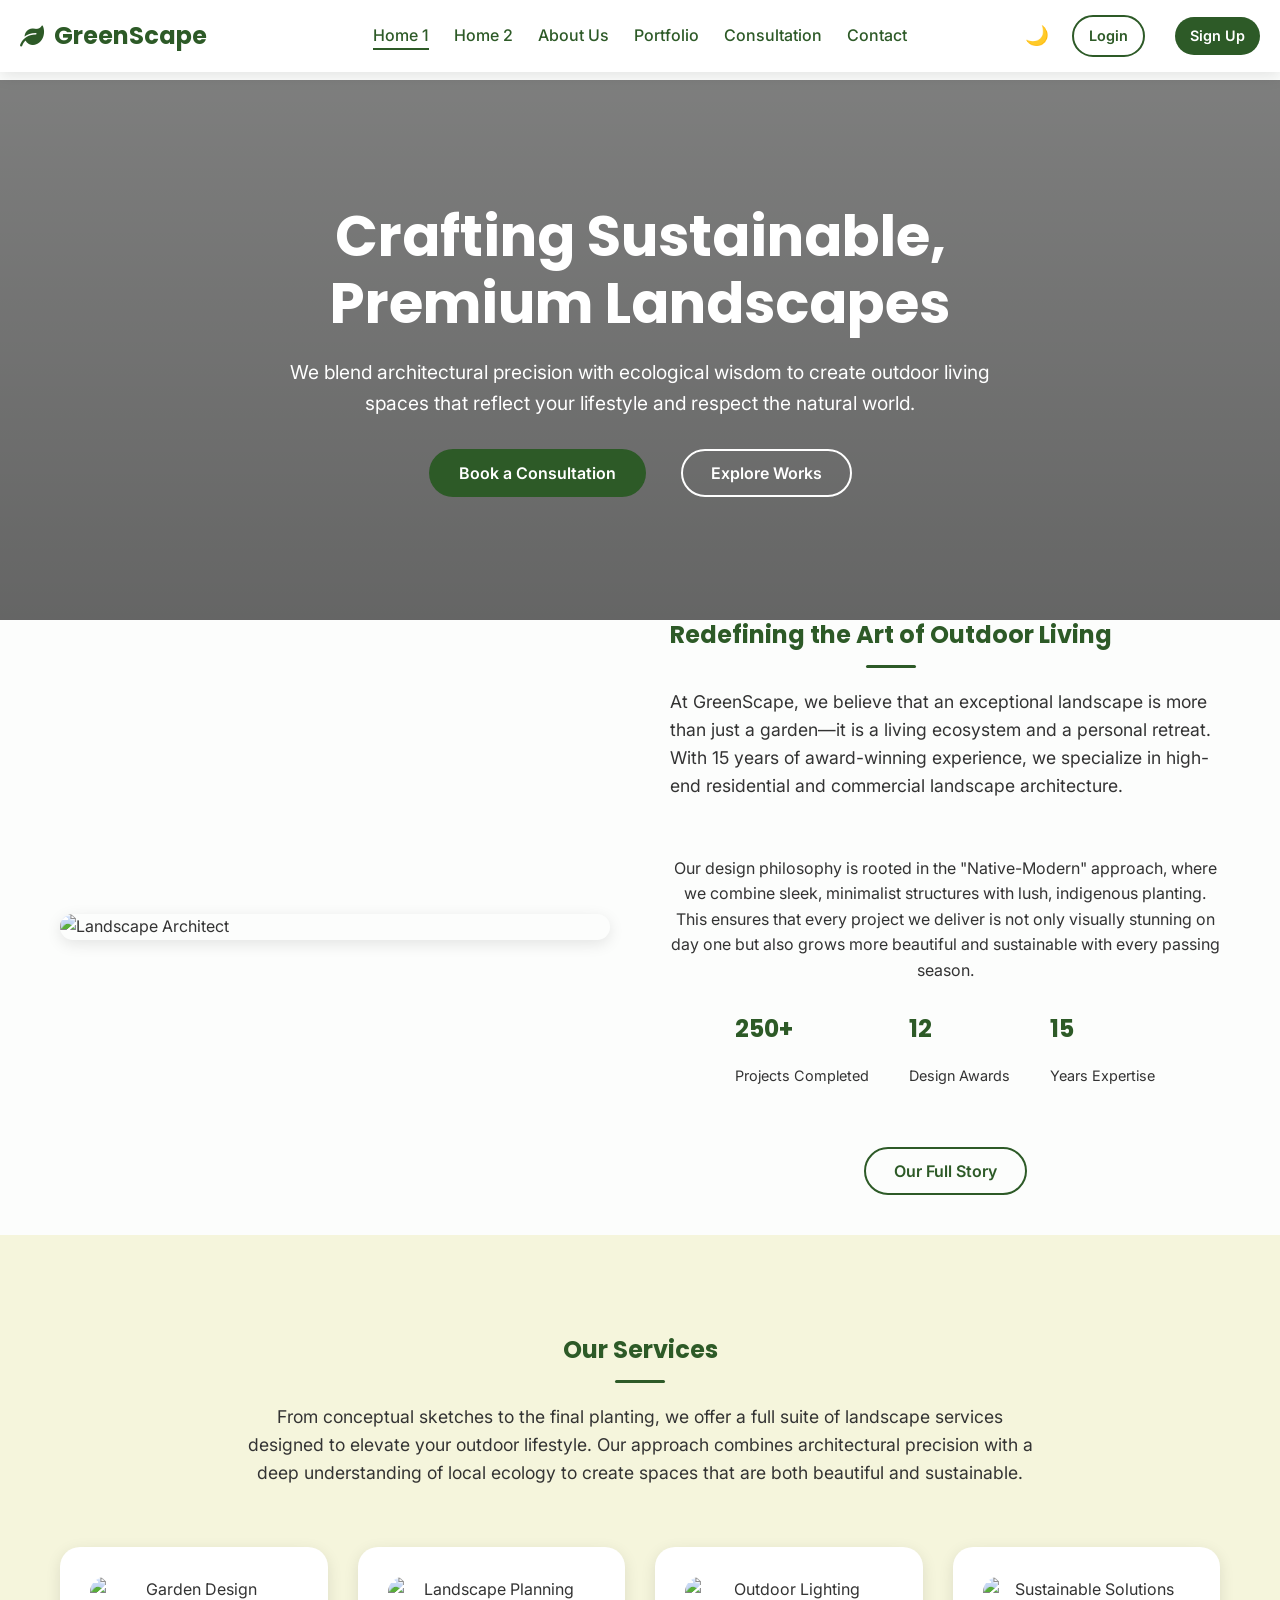
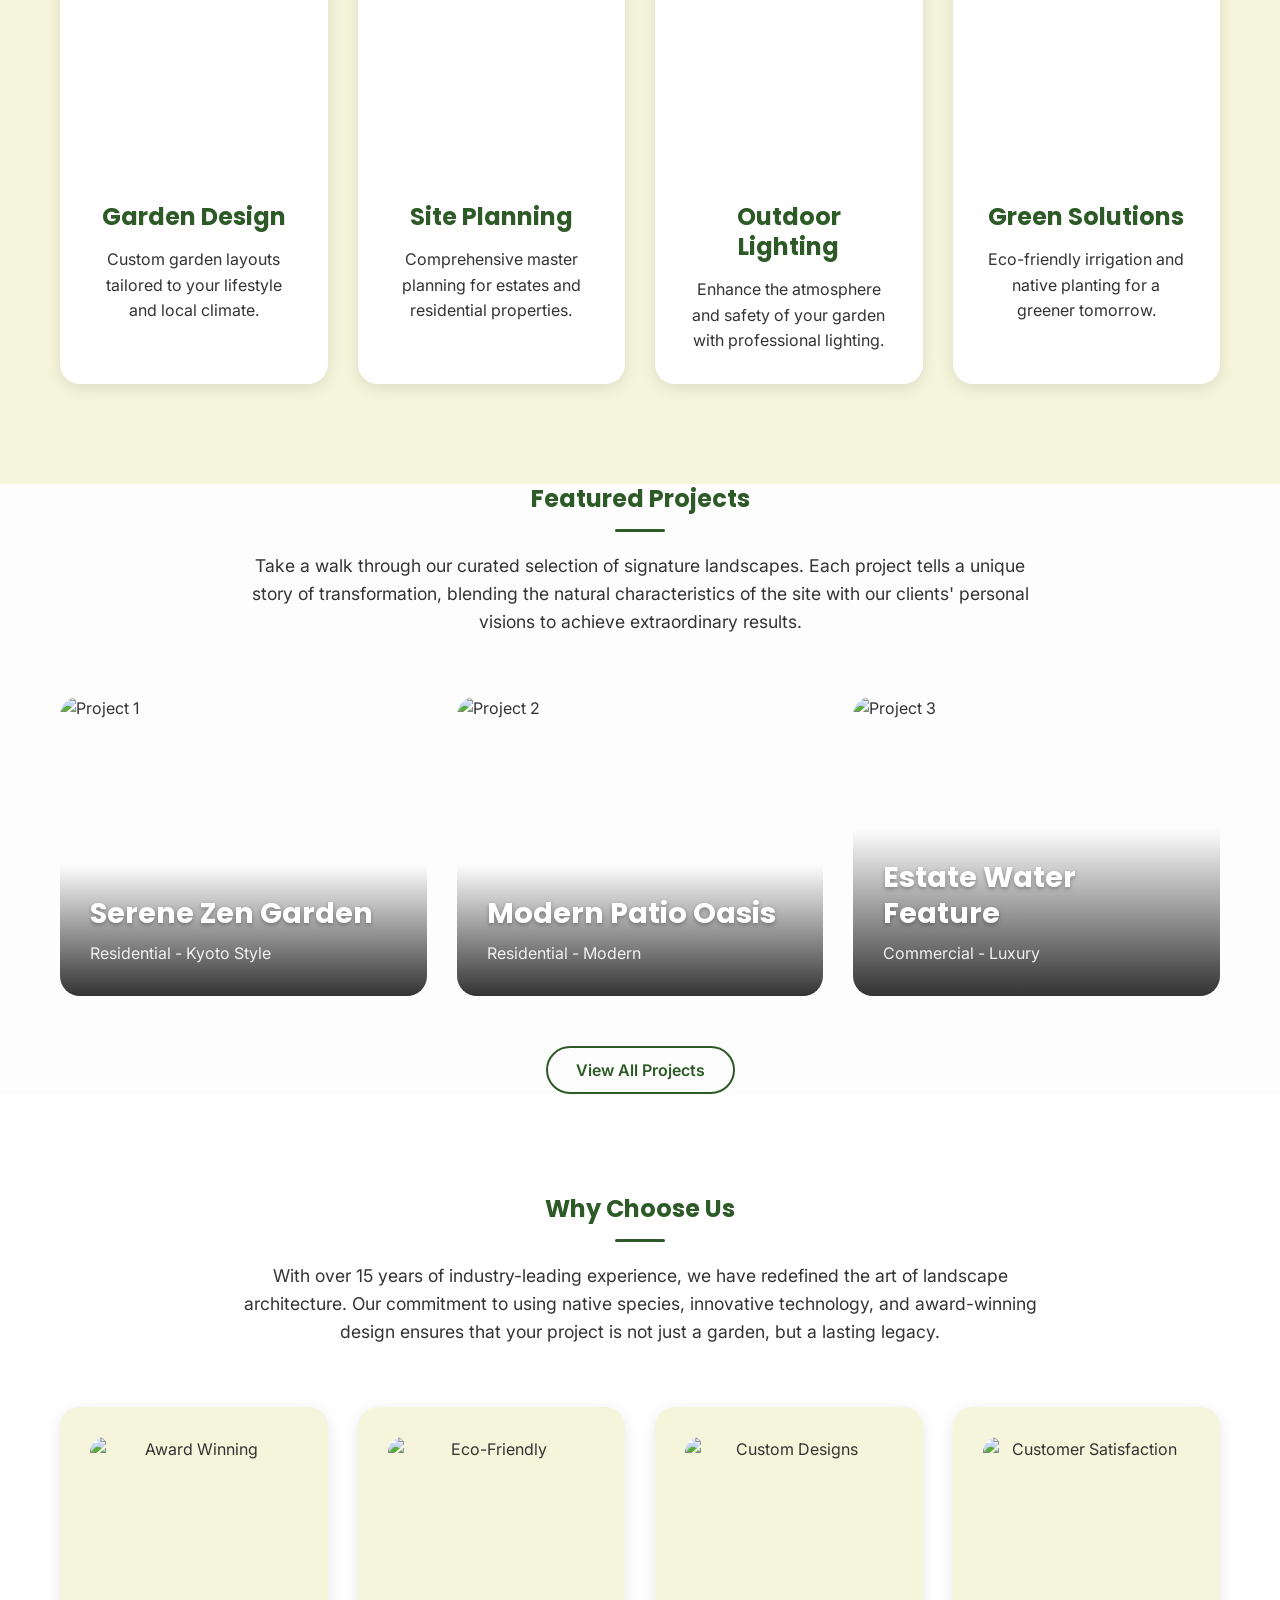
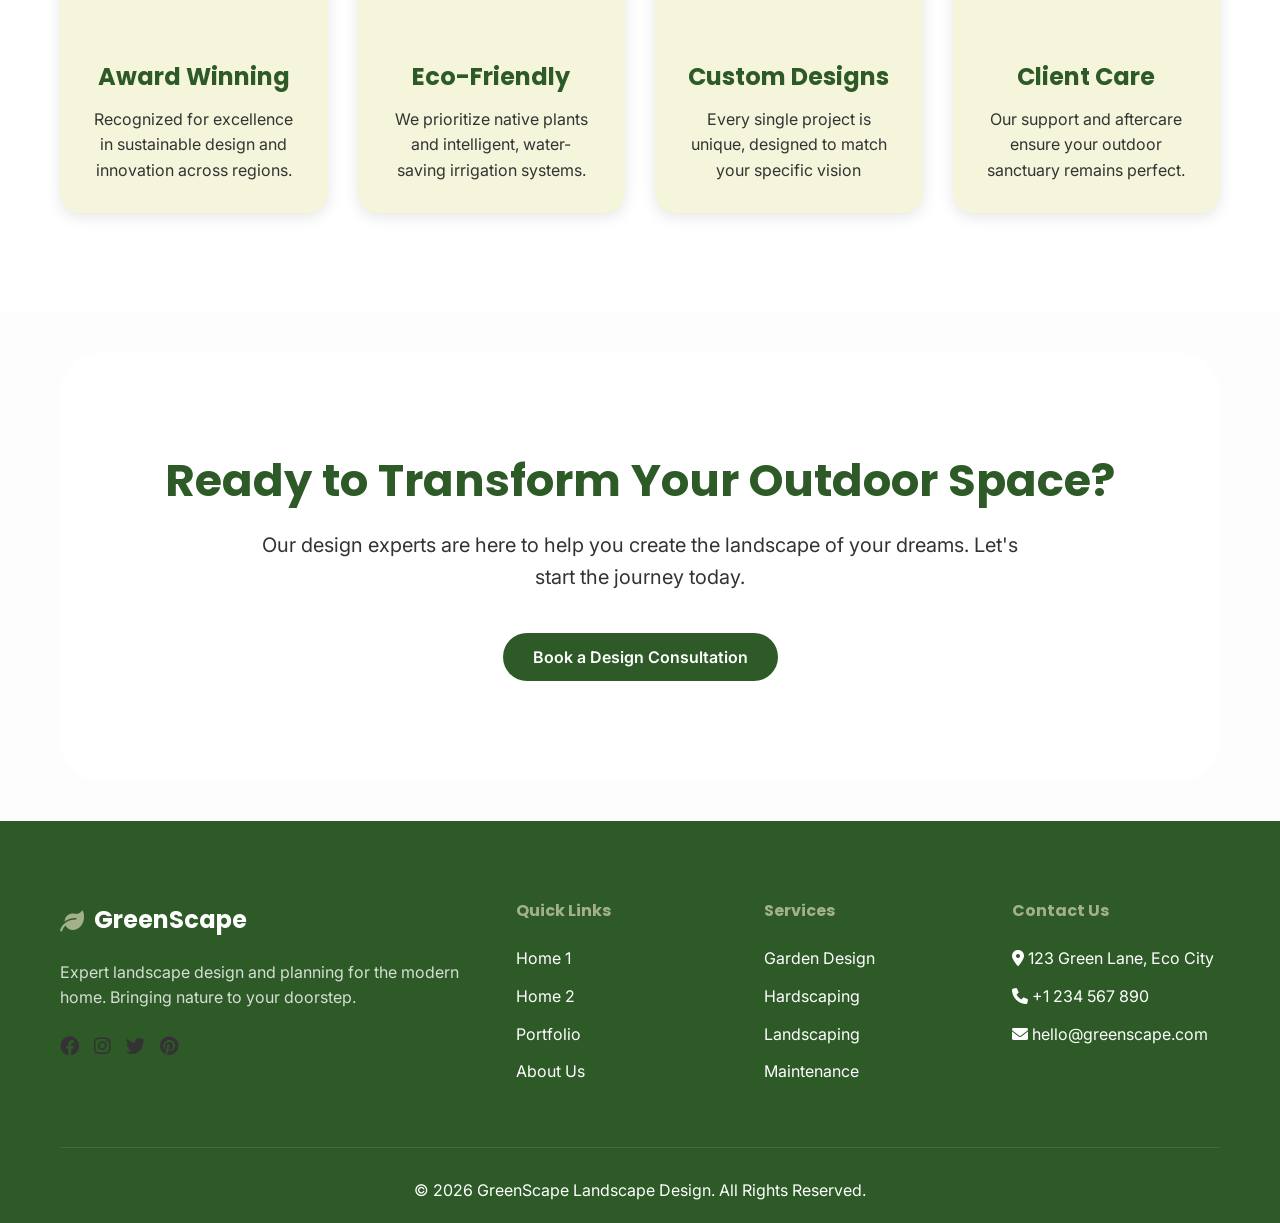
==== index.html @ 7ae48b50 "first commit" ====
<!DOCTYPE html>
<html lang="en">

<head>
    <meta charset="UTF-8">
    <meta name="viewport" content="width=device-width, initial-scale=1.0">
    <title>GreenScape | Landscape Design Firm</title>
    <meta name="description"
        content="Designing beautiful, sustainable outdoor spaces for modern living. Get a custom landscape design today.">
    <link rel="stylesheet" href="css/style.css">
    <link rel="stylesheet" href="https://cdnjs.cloudflare.com/ajax/libs/font-awesome/6.0.0/css/all.min.css">
    <link rel="icon" type="image/png" href="assets/favicon/favicon.png">
    <link rel="apple-touch-icon" href="assets/favicon/favicon.png">
</head>

<body>

    <!-- Header -->
    <header id="header-placeholder"></header>

    <!-- Hero Section -->
    <section class="hero"
        style="background-image: url('https://images.unsplash.com/photo-1600585154340-be6161a56a0c?ixlib=rb-4.0.3&auto=format&fit=crop&w=1920&q=80');">
        <div class="hero-overlay"></div>
        <div class="hero-content">
            <h1 class="fade-in">Crafting Sustainable, Premium Landscapes</h1>
            <p class="fade-in">We blend architectural precision with ecological wisdom to create outdoor living spaces
                that reflect your lifestyle and respect the natural world.</p>
            <div class="fade-in" style="display: flex; gap: 20px; justify-content: center; margin-top: 20px;">
                <a href="consultation.html" class="btn btn-primary">Book a Consultation</a>
                <a href="portfolio.html" class="btn btn-outline" style="border-color: white; color: white;">Explore
                    Works</a>
            </div>
        </div>
    </section>

    <!-- About Section -->
    <section class="about-firm container">
        <div class="grid-2">
            <div class="fade-in">
                <img src="https://images.unsplash.com/photo-1584622650111-993a426fbf0a?ixlib=rb-1.2.1&auto=format&fit=crop&w=800&q=80"
                    alt="Landscape Architect" class="responsive-img">
            </div>
            <div class="fade-in content-center">
                <div class="section-header" style="text-align: left; margin: 0 0 30px 0;">
                    <h2>Redefining the Art of Outdoor Living</h2>
                    <p>At GreenScape, we believe that an exceptional landscape is more than just a garden—it is a living
                        ecosystem and a personal retreat. With 15 years of award-winning experience, we specialize in
                        high-end residential and commercial landscape architecture.</p>
                </div>
                <p class="mb-30">Our design philosophy is rooted in the "Native-Modern" approach, where we combine
                    sleek, minimalist structures with lush, indigenous planting. This ensures that every project we
                    deliver is not only visually stunning on day one but also grows more beautiful and sustainable with
                    every passing season.</p>
                <div style="display: flex; gap: 40px; margin-bottom: 30px; text-align: left;">
                    <div>
                        <h4 style="font-size: 1.5rem; color: var(--primary);">250+</h4>
                        <p style="font-size: 0.9rem;">Projects Completed</p>
                    </div>
                    <div>
                        <h4 style="font-size: 1.5rem; color: var(--primary);">12</h4>
                        <p style="font-size: 0.9rem;">Design Awards</p>
                    </div>
                    <div>
                        <h4 style="font-size: 1.5rem; color: var(--primary);">15</h4>
                        <p style="font-size: 0.9rem;">Years Expertise</p>
                    </div>
                </div>
                <div class="btn-wrapper">
                    <a href="about.html" class="btn btn-outline">Our Full Story</a>
                </div>
            </div>
        </div>
    </section>

    <!-- Services Section -->
    <section style="background-color: var(--beige);" class="services">
        <div class="container">
            <div class="section-header fade-in">
                <h2>Our Services</h2>
                <p>From conceptual sketches to the final planting, we offer a full suite of landscape services designed
                    to elevate your outdoor lifestyle. Our approach combines architectural precision with a deep
                    understanding of local ecology to create spaces that are both beautiful and sustainable.</p>
            </div>
            <div style="display: grid; grid-template-columns: repeat(auto-fit, minmax(250px, 1fr)); gap: 30px;">
                <div class="service-card fade-in card-hover"
                    style="background: var(--white); padding: 30px; border-radius: 20px; text-align: center; box-shadow: var(--shadow);">
                    <img src="https://images.pexels.com/photos/12592146/pexels-photo-12592146.jpeg" alt="Garden Design"
                        style="width: 100%; height: 200px; object-fit: cover; border-radius: 15px; margin-bottom: 25px;">
                    <h3 class="card-title">Garden Design</h3>
                    <p>Custom garden layouts tailored to your lifestyle and local climate.</p>
                </div>
                <div class="service-card fade-in card-hover"
                    style="background: var(--white); padding: 30px; border-radius: 20px; text-align: center; box-shadow: var(--shadow);">
                    <img src="https://images.unsplash.com/photo-1557429287-b2e26467fc2b?ixlib=rb-1.2.1&auto=format&fit=crop&w=400&q=80"
                        alt="Landscape Planning"
                        style="width: 100%; height: 200px; object-fit: cover; border-radius: 15px; margin-bottom: 25px;">
                    <h3 class="card-title">Site Planning</h3>
                    <p>Comprehensive master planning for estates and residential properties.</p>
                </div>
                <div class="service-card fade-in card-hover"
                    style="background: var(--white); padding: 30px; border-radius: 20px; text-align: center; box-shadow: var(--shadow);">
                    <img src="https://images.unsplash.com/photo-1534067783941-51c9c23ecefd?ixlib=rb-1.2.1&auto=format&fit=crop&w=400&q=80"
                        alt="Outdoor Lighting"
                        style="width: 100%; height: 200px; object-fit: cover; border-radius: 15px; margin-bottom: 25px;">
                    <h3 class="card-title">Outdoor Lighting</h3>
                    <p>Enhance the atmosphere and safety of your garden with professional lighting.</p>
                </div>
                <div class="service-card fade-in card-hover"
                    style="background: var(--white); padding: 30px; border-radius: 20px; text-align: center; box-shadow: var(--shadow);">
                    <img src="https://images.unsplash.com/photo-1502672260266-1c1ef2d93688?ixlib=rb-1.2.1&auto=format&fit=crop&w=400&q=80"
                        alt="Sustainable Solutions"
                        style="width: 100%; height: 200px; object-fit: cover; border-radius: 15px; margin-bottom: 25px;">
                    <h3 class="card-title">Green Solutions</h3>
                    <p>Eco-friendly irrigation and native planting for a greener tomorrow.</p>
                </div>
            </div>
        </div>
    </section>

    <!-- Featured Projects -->
    <section class="container">
        <div class="section-header fade-in">
            <h2>Featured Projects</h2>
            <p>Take a walk through our curated selection of signature landscapes. Each project tells a unique story of
                transformation, blending the natural characteristics of the site with our clients' personal visions to
                achieve extraordinary results.</p>
        </div>
        <div style="display: grid; grid-template-columns: repeat(auto-fit, minmax(350px, 1fr)); gap: 30px;">
            <div class="project-card fade-in"
                style="position: relative; overflow: hidden; border-radius: 20px; cursor: pointer;">
                <img src="https://images.unsplash.com/photo-1598902108854-10e335adac99?ixlib=rb-1.2.1&auto=format&fit=crop&w=800&q=80"
                    alt="Project 1"
                    style="transition: var(--transition); width: 100%; height: 300px; object-fit: cover;">
                <div
                    style="position: absolute; bottom: 0; left: 0; width: 100%; padding: 30px; background: linear-gradient(transparent, rgba(0,0,0,0.8));">
                    <h3>Serene Zen Garden</h3>
                    <p>Residential - Kyoto Style</p>
                </div>
            </div>
            <div class="project-card fade-in"
                style="position: relative; overflow: hidden; border-radius: 20px; cursor: pointer;">
                <img src="https://images.unsplash.com/photo-1585320806297-9794b3e4eeae?ixlib=rb-1.2.1&auto=format&fit=crop&w=800&q=80"
                    alt="Project 2"
                    style="transition: var(--transition); width: 100%; height: 300px; object-fit: cover;">
                <div
                    style="position: absolute; bottom: 0; left: 0; width: 100%; padding: 30px; background: linear-gradient(transparent, rgba(0,0,0,0.8));">
                    <h3>Modern Patio Oasis</h3>
                    <p>Residential - Modern</p>
                </div>
            </div>
            <div class="project-card fade-in"
                style="position: relative; overflow: hidden; border-radius: 20px; cursor: pointer;">
                <img src="https://images.unsplash.com/photo-1512917774080-9991f1c4c750?ixlib=rb-1.2.1&auto=format&fit=crop&w=800&q=80"
                    alt="Project 3"
                    style="transition: var(--transition); width: 100%; height: 300px; object-fit: cover;">
                <div
                    style="position: absolute; bottom: 0; left: 0; width: 100%; padding: 30px; background: linear-gradient(transparent, rgba(0,0,0,0.8));">
                    <h3>Estate Water Feature</h3>
                    <p>Commercial - Luxury</p>
                </div>
            </div>
        </div>
        <div style="text-align: center; margin-top: 50px;">
            <a href="portfolio.html" class="btn btn-outline">View All Projects</a>
        </div>
    </section>

    <section style="background-color: var(--white);" class="why-us">
        <div class="container">
            <div class="section-header fade-in">
                <h2>Why Choose Us</h2>
                <p>With over 15 years of industry-leading experience, we have redefined the art of landscape
                    architecture. Our commitment to using native species, innovative technology, and award-winning
                    design ensures that your project is not just a garden, but a lasting legacy.</p>
            </div>
            <div style="display: grid; grid-template-columns: repeat(auto-fit, minmax(250px, 1fr)); gap: 30px;">
                <div class="service-card fade-in card-hover"
                    style="background: var(--beige); padding: 30px; border-radius: 20px; text-align: center; box-shadow: var(--shadow);">
                    <img src="https://images.pexels.com/photos/30735351/pexels-photo-30735351.jpeg" alt="Award Winning"
                        style="width: 100%; height: 200px; object-fit: cover; border-radius: 15px; margin-bottom: 25px;">
                    <h3 class="card-title">Award Winning</h3>
                    <p>Recognized for excellence in sustainable design and innovation across regions.</p>
                </div>
                <div class="service-card fade-in card-hover"
                    style="background: var(--beige); padding: 30px; border-radius: 20px; text-align: center; box-shadow: var(--shadow);">
                    <img src="https://images.pexels.com/photos/7598378/pexels-photo-7598378.jpeg" alt="Eco-Friendly"
                        style="width: 100%; height: 200px; object-fit: cover; border-radius: 15px; margin-bottom: 25px;">
                    <h3 class="card-title">Eco-Friendly</h3>
                    <p>We prioritize native plants and intelligent, water-saving irrigation systems.</p>
                </div>
                <div class="service-card fade-in card-hover"
                    style="background: var(--beige); padding: 30px; border-radius: 20px; text-align: center; box-shadow: var(--shadow);">
                    <img src="https://images.unsplash.com/photo-1585320806297-9794b3e4eeae?ixlib=rb-1.2.1&auto=format&fit=crop&w=400&q=80"
                        alt="Custom Designs"
                        style="width: 100%; height: 200px; object-fit: cover; border-radius: 15px; margin-bottom: 25px;">
                    <h3 class="card-title">Custom Designs</h3>
                    <p>Every single project is unique, designed to match your specific vision</p>
                </div>
                <div class="service-card fade-in card-hover"
                    style="background: var(--beige); padding: 30px; border-radius: 20px; text-align: center; box-shadow: var(--shadow);">
                    <img src="https://images.pexels.com/photos/3215519/pexels-photo-3215519.jpeg"
                        alt="Customer Satisfaction"
                        style="width: 100%; height: 200px; object-fit: cover; border-radius: 15px; margin-bottom: 25px;">
                    <h3 class="card-title">Client Care</h3>
                    <p>Our support and aftercare ensure your outdoor sanctuary remains perfect.</p>
                </div>
            </div>
        </div>
    </section>

    <!-- CTA Section -->
    <section class="container">
        <div class="cta-section fade-in">
            <h2>Ready to Transform Your Outdoor Space?</h2>
            <p>Our design experts are here to help you create the landscape of your dreams. Let's start the journey
                today.</p>
            <a href="consultation.html" class="btn btn-primary">Book a Design Consultation</a>
        </div>
    </section>

    <!-- Footer -->
    <footer id="footer-placeholder"></footer>

    <script src="js/main.js"></script>
</body>

</html>
---- css/style.css ----
@import url('https://fonts.googleapis.com/css2?family=Inter:wght@300;400;500;600;700&family=Poppins:wght@300;400;500;600;700&display=swap');

:root {
    --primary: #2d5a27;
    --primary-light: #4b8b3b;
    --secondary: #556b2f;
    --accent: #a3b18a;
    --beige: #f5f5dc;
    --white: #ffffff;
    --black: #1a1a1a;
    --gray-light: #f4f4f4;
    --gray-dark: #333333;
    --text: #333333;
    --text-light: #ffffff;
    --transition: all 0.3s ease;
    --shadow: 0 4px 15px rgba(0, 0, 0, 0.1);
    --glass: rgba(255, 255, 255, 0.1);
    --glass-border: rgba(255, 255, 255, 0.2);
}

[data-theme="dark"] {
    --primary: #4b8b3b;
    --beige: #2a2a2a;
    --white: #1a1a1a;
    --black: #ffffff;
    --gray-light: #333333;
    --text: #f4f4f4;
    --text-light: #ffffff;
    --shadow: 0 4px 15px rgba(0, 0, 0, 0.4);
    --glass: rgba(0, 0, 0, 0.3);
    --glass-border: rgba(255, 255, 255, 0.1);
}

[data-theme="dark"] body {
    background-color: #1a1a1a;
}

* {
    margin: 0;
    padding: 0;
    box-sizing: border-box;
}

html {
    scroll-behavior: smooth;
}

body {
    font-family: 'Inter', sans-serif;
    line-height: 1.6;
    color: var(--text);
    background-color: #fcfdfc;
    overflow-x: hidden;
    position: relative;
}



h1,
h2,
h3,
h4,
h5,
h6 {
    font-family: 'Poppins', sans-serif;
    font-weight: 700;
    color: var(--primary);
    line-height: 1.25;
    margin-bottom: 20px;
    word-wrap: break-word;
    overflow-wrap: break-word;
}

[data-theme="dark"] h1,
[data-theme="dark"] h2,
[data-theme="dark"] h3,
[data-theme="dark"] h4 {
    color: var(--primary-light);
}

a {
    text-decoration: none;
    color: inherit;
    transition: var(--transition);
}

ul {
    list-style: none;
}

img {
    max-width: 100%;
    display: block;
}

.container {
    max-width: 1200px;
    margin: 0 auto;
    padding: 0 20px;
}

section {
    padding: 100px 0;
    position: relative;
    clear: both;
}

/* Layout Utilities */
.container-sm {
    max-width: 800px;
    margin: 0 auto;
    padding: 0 20px;
}

.section-header {
    text-align: center;
    max-width: 800px;
    margin: 0 auto 60px;
}

.flex-center {
    display: flex;
    flex-direction: column;
    align-items: center;
    justify-content: center;
}

.grid-2 {
    display: grid;
    grid-template-columns: 1fr 1fr;
    gap: 60px;
    align-items: center;
}

@media (max-width: 992px) {
    .grid-2 {
        grid-template-columns: 1fr;
        gap: 40px;
    }
}

.responsive-img {
    width: 100%;
    height: auto;
    object-fit: cover;
    border-radius: 20px;
    box-shadow: var(--shadow);
}

.section-header h2 {
    margin-bottom: 20px;
    position: relative;
    display: inline-block;
}

.section-header h2::after {
    content: '';
    display: block;
    width: 50px;
    height: 3px;
    background: var(--primary);
    margin: 15px auto 0;
    border-radius: 2px;
}

.section-header p {
    font-size: 1.1rem;
    margin-bottom: 25px;
}

.text-center {
    text-align: center;
}

.content-center {
    display: flex;
    flex-direction: column;
    align-items: center;
    text-align: center;
}

.mb-20 {
    margin-bottom: 20px;
}

.mb-30 {
    margin-bottom: 30px;
}

.mb-40 {
    margin-bottom: 40px;
}

.mb-50 {
    margin-bottom: 50px;
}

/* Header & Navbar */
header {
    position: fixed;
    top: 0;
    left: 0;
    width: 100%;
    z-index: 1000;
    background: var(--white);
    padding: 15px 0;
    transition: var(--transition);
    box-shadow: var(--shadow);
}

header.sticky {
    padding: 10px 0;
}

header .logo,
header .nav-links a,
header .theme-toggle {
    color: var(--primary);
}

header .nav-links a::after {
    background: var(--primary);
}

/* Ensure body starts below fixed header */
body:not(.auth-page) {
    padding-top: 80px;
}

nav {
    display: grid;
    grid-template-columns: 1fr auto 1fr;
    align-items: center;
}

.nav-links {
    display: flex;
    gap: 25px;
    align-items: center;
    justify-self: center;
}

.nav-actions {
    display: flex;
    align-items: center;
    gap: 15px;
    justify-self: end;
}

.logo {
    display: flex;
    align-items: center;
    gap: 10px;
    font-size: 1.5rem;
    font-weight: 700;
    color: var(--primary);
    font-family: 'Poppins', sans-serif;
}

.nav-links a {
    font-weight: 500;
    color: var(--text);
    position: relative;
}

.nav-links a::after {
    content: '';
    position: absolute;
    bottom: -5px;
    left: 0;
    width: 0;
    height: 2px;
    background: var(--primary);
    transition: var(--transition);
}

.nav-links a:hover::after,
.nav-links a.active::after {
    width: 100%;
}

.btn {
    padding: 12px 30px;
    border-radius: 50px;
    font-weight: 600;
    cursor: pointer;
    transition: var(--transition);
    border: none;
    display: inline-block;
    text-align: center;
    font-size: 1rem;
    line-height: 1.5;
}

.btn-primary {
    background: var(--primary);
    color: var(--white);
}

.btn-primary:hover {
    background: var(--primary-light);
    transform: translateY(-3px);
}

.btn-outline {
    background: transparent;
    border: 2px solid var(--primary);
    color: var(--primary);
    padding: 10px 28px;
    /* Adjust for border */
}

.btn-outline:hover {
    background: var(--primary);
    color: var(--white);
}

/* Button Utilities */
.btn-wrapper {
    margin-top: 30px;
    margin-bottom: 40px;
}

.btn-center {
    display: flex;
    justify-content: center;
    align-items: center;
}

.btn+.btn {
    margin-left: 15px;
}

@media (max-width: 768px) {
    .btn {
        padding: 10px 25px;
        font-size: 0.95rem;
    }

    .btn-outline {
        padding: 8px 23px;
    }

    .btn+.btn {
        margin-left: 10px;
    }
}

.theme-toggle {
    background: none;
    border: none;
    font-size: 1.2rem;
    cursor: pointer;
    color: var(--text);
    transition: var(--transition);
    padding: 8px;
    display: flex;
    align-items: center;
    justify-content: center;
}

.theme-toggle:hover {
    transform: scale(1.1);
    opacity: 0.8;
}

.hamburger {
    display: none;
    flex-direction: column;
    gap: 5px;
    cursor: pointer;
}

.hamburger span {
    width: 25px;
    height: 3px;
    background: var(--primary);
    border-radius: 5px;
    transition: var(--transition);
}

/* Hero Section */
.hero {
    height: 60vh;
    background-size: cover;
    background-position: center;
    display: flex;
    align-items: center;
    justify-content: center;
    text-align: center;
    color: white;
    position: relative;
    overflow: hidden;
}

.hero-overlay {
    position: absolute;
    top: 0;
    left: 0;
    width: 100%;
    height: 100%;
    background: linear-gradient(rgba(0, 0, 0, 0.5), rgba(0, 0, 0, 0.6));
}

.hero-content {
    position: relative;
    z-index: 1;
    max-width: 800px;
    padding: 20px;
}

.hero h1 {
    font-size: clamp(2.5rem, 5vw, 3.5rem);
    line-height: 1.2;
    margin-bottom: 20px;
    color: #fff;
    word-wrap: break-word;
}

.hero p {
    font-size: 1.2rem;
    margin-bottom: 30px;
    color: #fff;
}

/* Footer */
footer {
    background: var(--primary);
    color: var(--white);
    padding: 80px 0 20px;
}

.footer-grid {
    display: grid;
    grid-template-columns: 2fr 1fr 1fr 1fr;
    gap: 40px;
    margin-bottom: 50px;
}

.footer-logo {
    font-size: 2rem;
    margin-bottom: 20px;
    font-family: 'Poppins', sans-serif;
}

.footer-links h4 {
    color: var(--accent);
    margin-bottom: 25px;
}

.footer-links ul li {
    margin-bottom: 12px;
}

.social-icons {
    display: flex;
    gap: 15px;
    margin-top: 20px;
}

.social-icons a {
    font-size: 1.2rem;
    color: var(--text);
    transition: var(--transition);
}

.social-icons a:hover {
    color: var(--primary);
    transform: translateY(-3px);
}

.footer-bottom {
    display: flex;
    justify-content: center;
    align-items: center;
    padding-top: 30px;
    border-top: 1px solid rgba(255, 255, 255, 0.1);
    margin-top: 30px;
    flex-wrap: wrap;
    gap: 20px;
}

/* Back to Top Button */
.back-to-top-btn {
    position: fixed;
    bottom: 30px;
    right: 30px;
    width: 50px;
    height: 50px;
    background: var(--primary);
    color: var(--white);
    border-radius: 50%;
    display: flex;
    align-items: center;
    justify-content: center;
    font-size: 1.2rem;
    box-shadow: 0 4px 15px rgba(0, 0, 0, 0.2);
    transition: all 0.3s ease;
    z-index: 999;
    opacity: 0;
    visibility: hidden;
    transform: translateY(100px);
    cursor: pointer;
}

.back-to-top-btn.visible {
    opacity: 1;
    visibility: visible;
    transform: translateY(0);
}

.back-to-top-btn:hover {
    background: var(--accent);
    transform: translateY(-5px);
    box-shadow: 0 6px 20px rgba(0, 0, 0, 0.3);
}

@media (max-width: 768px) {
    .back-to-top-btn {
        width: 45px;
        height: 45px;
        bottom: 20px;
        right: 20px;
        font-size: 1rem;
    }
}

@media (max-width: 768px) {
    .footer-grid {
        grid-template-columns: 1fr;
        gap: 30px;
    }

    .footer-bottom {
        flex-direction: column;
        text-align: center;
    }
}

/* Portfolio & Filtering */
.filter-container {
    display: flex;
    justify-content: center;
    gap: 15px;
    margin-bottom: 50px;
    flex-wrap: wrap;
}

.filter-btn {
    padding: 10px 25px;
    border: 2px solid var(--primary);
    background: transparent;
    color: var(--primary);
    border-radius: 50px;
    cursor: pointer;
    font-weight: 600;
    transition: var(--transition);
}

.filter-btn.active,
.filter-btn:hover {
    background: var(--primary);
    color: var(--white);
}

.portfolio-grid {
    display: grid;
    grid-template-columns: repeat(auto-fill, minmax(350px, 1fr));
    gap: 30px;
}

.portfolio-item {
    transition: transform 0.4s ease, opacity 0.4s ease;
}

.portfolio-item:hover {
    transform: translateY(-10px);
}

/* Modal Styling */
.modal-overlay {
    display: none;
    position: fixed;
    top: 0;
    left: 0;
    width: 100%;
    height: 100%;
    background: rgba(0, 0, 0, 0.9);
    z-index: 2000;
    justify-content: center;
    align-items: center;
    padding: 20px;
}

.modal-content {
    max-width: 1000px;
    background: var(--white);
    border-radius: 20px;
    overflow: hidden;
    display: flex;
    flex-wrap: wrap;
    position: relative;
    animation: zoomIn 0.3s ease;
}

@keyframes zoomIn {
    from {
        transform: scale(0.8);
        opacity: 0;
    }

    to {
        transform: scale(1);
        opacity: 1;
    }
}

.close-modal {
    position: absolute;
    top: 20px;
    right: 25px;
    font-size: 2.5rem;
    cursor: pointer;
    color: var(--text);
    z-index: 10;
}

/* Forms */
.form-container {
    max-width: 700px;
    margin: 0 auto;
    background: var(--white);
    padding: 50px;
    border-radius: 20px;
    box-shadow: var(--shadow);
}

.form-group {
    margin-bottom: 25px;
}

.form-group label {
    display: block;
    margin-bottom: 8px;
    font-weight: 600;
}

.form-group input,
.form-group select,
.form-group textarea {
    width: 100%;
    padding: 12px 15px;
    border: 2px solid var(--gray-light);
    border-radius: 10px;
    font-family: inherit;
    font-size: 1rem;
    transition: var(--transition);
    background: var(--white);
    color: var(--text);
}

.form-group input:focus,
.form-group select:focus,
.form-group textarea:focus {
    outline: none;
    border-color: var(--primary);
}

.form-group input.error {
    border-color: #ff4d4d;
}

.error-msg {
    color: #ff4d4d;
    font-size: 0.85rem;
    margin-top: 5px;
}

.success-message {
    background: #d4edda;
    color: #155724;
    padding: 20px;
    border-radius: 10px;
    margin-top: 20px;
    text-align: center;
    font-weight: 600;
}

@media (max-width: 768px) {
    .form-container {
        padding: 30px 20px;
    }
}

/* Animations ... */
.fade-in {
    opacity: 0;
    transform: translateY(30px);
    transition: opacity 0.8s ease-out, transform 0.8s ease-out;
}

.fade-in.appear {
    opacity: 1;
    transform: translateY(0);
}

/* Image Zoom & Hover Effects */
.zoom-img {
    overflow: hidden;
}

.zoom-img img {
    transition: transform 0.5s ease;
}

.zoom-img:hover img {
    transform: scale(1.1);
}

.card-hover {
    transition: transform 0.3s ease, box-shadow 0.3s ease;
}

.card-hover:hover {
    transform: translateY(-10px);
    box-shadow: 0 10px 30px rgba(0, 0, 0, 0.15);
}

/* Card Typography */
.card-title {
    color: var(--primary);
    margin-bottom: 10px;
    font-size: 1.5rem;
}

.service-card .card-title {
    margin-bottom: 15px;
}

/* Titles overlaid on images */
.project-card h3,
.gallery-item h3,
.portfolio-item h3 {
    color: #ffffff !important;
    font-size: 1.8rem;
    margin-bottom: 10px;
    text-shadow: 0 2px 4px rgba(0, 0, 0, 0.3);
}

.project-card p,
.gallery-item p,
.portfolio-item p {
    color: rgba(255, 255, 255, 0.9) !important;
    font-size: 1rem;
}

/* CTA Section Styles */
.cta-section {
    padding: 100px 0;
    text-align: center;
    background: var(--white);
    border-radius: 40px;
    margin: 40px auto;
    max-width: 1200px;
}

.cta-section h2 {
    font-size: 2.8rem;
    margin-bottom: 20px;
    color: var(--primary);
}

.cta-section p {
    font-size: 1.25rem;
    margin-bottom: 40px;
    color: var(--text);
    max-width: 800px;
    margin-left: auto;
    margin-right: auto;
}

@media (max-width: 768px) {
    .cta-section {
        padding: 60px 20px;
        margin: 20px auto;
        border-radius: 20px;
    }

    .cta-section h2 {
        font-size: 2rem;
    }

    .cta-section p {
        font-size: 1.1rem;
    }
}

/* Auth Pages */
.auth-page {
    min-height: 100vh;
    display: flex;
    align-items: center;
    justify-content: center;
    background-color: var(--beige);
    padding: 40px 20px;
}

.auth-wrapper {
    width: 100%;
    max-width: 450px;
    background: var(--white);
    padding: 50px;
    border-radius: 30px;
    box-shadow: var(--shadow);
    text-align: center;
}

.auth-logo {
    display: flex;
    align-items: center;
    justify-content: center;
    gap: 15px;
    font-size: 2rem;
    font-weight: 700;
    color: var(--primary);
    margin-bottom: 40px;
    font-family: 'Poppins', sans-serif;
}

.auth-logo i {
    font-size: 2.5rem;
}

.password-group {
    position: relative;
}

.password-toggle {
    position: absolute;
    right: 15px;
    top: 50%;
    transform: translateY(-50%);
    cursor: pointer;
    color: var(--gray-dark);
    font-size: 1.1rem;
    z-index: 5;
    background: none;
    border: none;
    padding: 5px;
    display: flex;
    align-items: center;
}

.form-group-auth {
    text-align: left;
    margin-bottom: 25px;
}

.social-login {
    margin-top: 25px;
}

.auth-sep {
    display: flex;
    align-items: center;
    text-align: center;
    margin: 25px 0;
    color: var(--gray-dark);
    font-size: 0.85rem;
    font-weight: 500;
}

.auth-sep::before,
.auth-sep::after {
    content: '';
    flex: 1;
    border-bottom: 1px solid var(--gray-light);
}

.auth-sep:not(:empty)::before {
    margin-right: 1.5em;
}

.auth-sep:not(:empty)::after {
    margin-left: 1.5em;
}

.social-btns {
    display: flex;
    gap: 15px;
    justify-content: center;
    margin-top: 15px;
}

.btn-social {
    flex: 1;
    height: 48px;
    border-radius: 12px;
    display: flex;
    align-items: center;
    justify-content: center;
    gap: 12px;
    font-size: 0.95rem;
    font-weight: 600;
    border: 1px solid var(--gray-light);
    background: var(--white);
    transition: var(--transition);
    color: var(--text);
    padding: 0 15px;
}

.btn-social svg {
    flex-shrink: 0;
}

.btn-social:hover {
    background: var(--gray-light);
    transform: translateY(-2px);
    box-shadow: 0 5px 15px rgba(0, 0, 0, 0.05);
}

.back-home {
    display: inline-block;
    margin-top: 35px;
    color: var(--primary);
    font-weight: 600;
    text-align: center;
    font-size: 0.95rem;
}

.back-home:hover {
    text-decoration: underline;
}

.nav-wrapper {
    max-width: 1400px;
    margin: 0 auto;
    padding: 0 20px;
}

/* Horizontal Scroll Gallery */
.gallery-wrapper {
    display: flex;
    overflow-x: auto;
    gap: 20px;
    padding: 20px 0;
    scroll-snap-type: x mandatory;
    scrollbar-width: thin;
    scrollbar-color: var(--primary) transparent;
}

.gallery-item {
    flex: 0 0 400px;
    scroll-snap-align: start;
    border-radius: 20px;
    overflow: hidden;
    position: relative;
    height: 500px;
}

.gallery-item img {
    width: 100%;
    height: 100%;
    object-fit: cover;
    transition: var(--transition);
}

.gallery-item:hover img {
    transform: scale(1.1);
}

/* Timeline */
.timeline {
    position: relative;
    max-width: 800px;
    margin: 0 auto;
}

.timeline::after {
    content: '';
    position: absolute;
    width: 2px;
    background: var(--primary);
    top: 0;
    bottom: 0;
    left: 50%;
    margin-left: -1px;
}

.timeline-item {
    padding: 10px 40px;
    position: relative;
    background: inherit;
    width: 50%;
}

.timeline-item::after {
    content: '';
    position: absolute;
    width: 20px;
    height: 20px;
    right: -10px;
    background: var(--white);
    border: 4px solid var(--primary);
    top: 15px;
    border-radius: 50%;
    z-index: 1;
}

.left {
    left: 0;
}

.right {
    left: 50%;
}

.right::after {
    left: -10px;
}

.timeline-content {
    padding: 20px 30px;
    background: var(--white);
    position: relative;
    border-radius: 10px;
    box-shadow: var(--shadow);
}

/* Testimonials */
.testimonials-grid {
    display: flex;
    gap: 30px;
    overflow-x: auto;
    padding: 20px 0;
    scroll-snap-type: x mandatory;
}

.testimonial-card {
    flex: 0 0 350px;
    background: var(--white);
    padding: 30px;
    border-radius: 20px;
    box-shadow: var(--shadow);
    scroll-snap-align: center;
}

.testimonial-user {
    display: flex;
    align-items: center;
    gap: 15px;
    margin-bottom: 20px;
}

.testimonial-user img {
    width: 60px;
    height: 60px;
    border-radius: 50%;
    object-fit: cover;
}

/* Responsive */
@media screen and (max-width: 768px) {
    .timeline::after {
        left: 31px;
    }

    .timeline-item {
        width: 100%;
        padding-left: 70px;
        padding-right: 25px;
    }

    .timeline-item::after {
        left: 21px;
    }

    .right {
        left: 0%;
    }

    .gallery-item {
        flex: 0 0 300px;
        height: 400px;
    }

    /* Mobile Header Fixes */
    nav {
        display: flex;
        justify-content: space-between;
    }

    .nav-links {
        display: none;
        position: absolute;
        top: 100%;
        left: 0;
        width: 100%;
        background: var(--white);
        flex-direction: column;
        padding: 20px;
        box-shadow: var(--shadow);
        z-index: 1000;
    }

    .nav-links.active {
        display: flex;
    }

    .nav-actions {
        display: flex;
        align-items: center;
        gap: 0;
    }

    .nav-actions .btn {
        display: none;
    }

    /* Show theme toggle in mobile */
    .nav-actions .theme-toggle {
        display: block;
        font-size: 1.3rem;
        padding: 8px;
        margin-right: 15px;
    }

    .hamburger {
        display: flex;
    }

    /* Mobile Auth Items - Login & Sign Up */
    .mobile-auth-item {
        display: block;
        margin-top: 8px;
        padding-top: 0;
        border-top: none;
    }

    .mobile-auth-item:first-of-type {
        margin-top: 20px;
        padding-top: 20px;
        border-top: 1px solid var(--gray-light);
    }

    .mobile-auth-link {
        display: block;
        width: 100%;
        padding: 14px 20px !important;
        background: var(--primary);
        color: var(--white) !important;
        border-radius: 10px;
        text-align: center;
        font-weight: 600;
        font-size: 1rem;
        transition: var(--transition);
        box-sizing: border-box;
    }

    .mobile-auth-link:hover {
        background: var(--primary-light);
        transform: translateY(-2px);
    }

    .mobile-auth-item:last-of-type .mobile-auth-link {
        background: transparent;
        border: 2px solid var(--primary);
        color: var(--primary) !important;
        padding: 12px 20px !important;
        /* Adjust for border */
    }

    .mobile-auth-item:last-of-type .mobile-auth-link:hover {
        background: var(--primary);
        color: var(--white) !important;
    }

    .mobile-auth-link::after {
        display: none !important;
    }
}

/* Hide mobile auth items on desktop */
@media (min-width: 1025px) {
    .mobile-auth-item {
        display: none;
    }
}
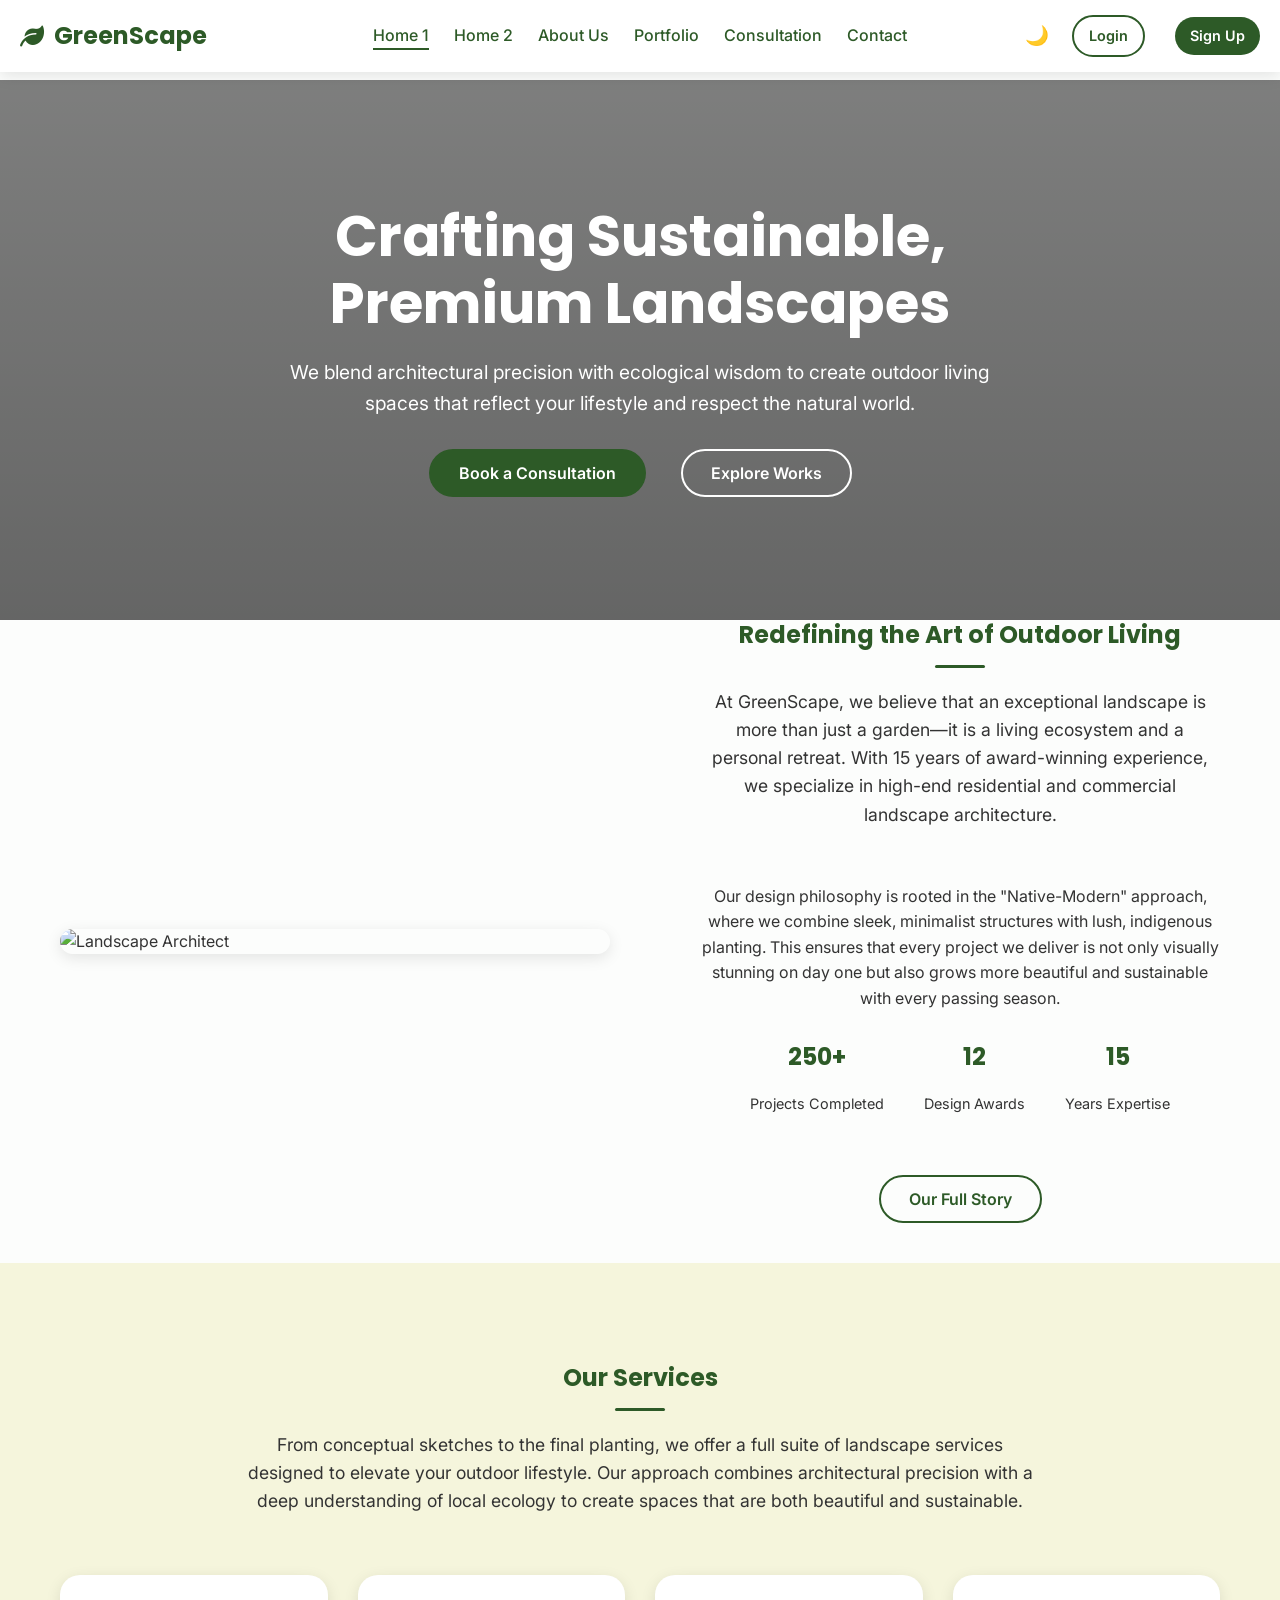
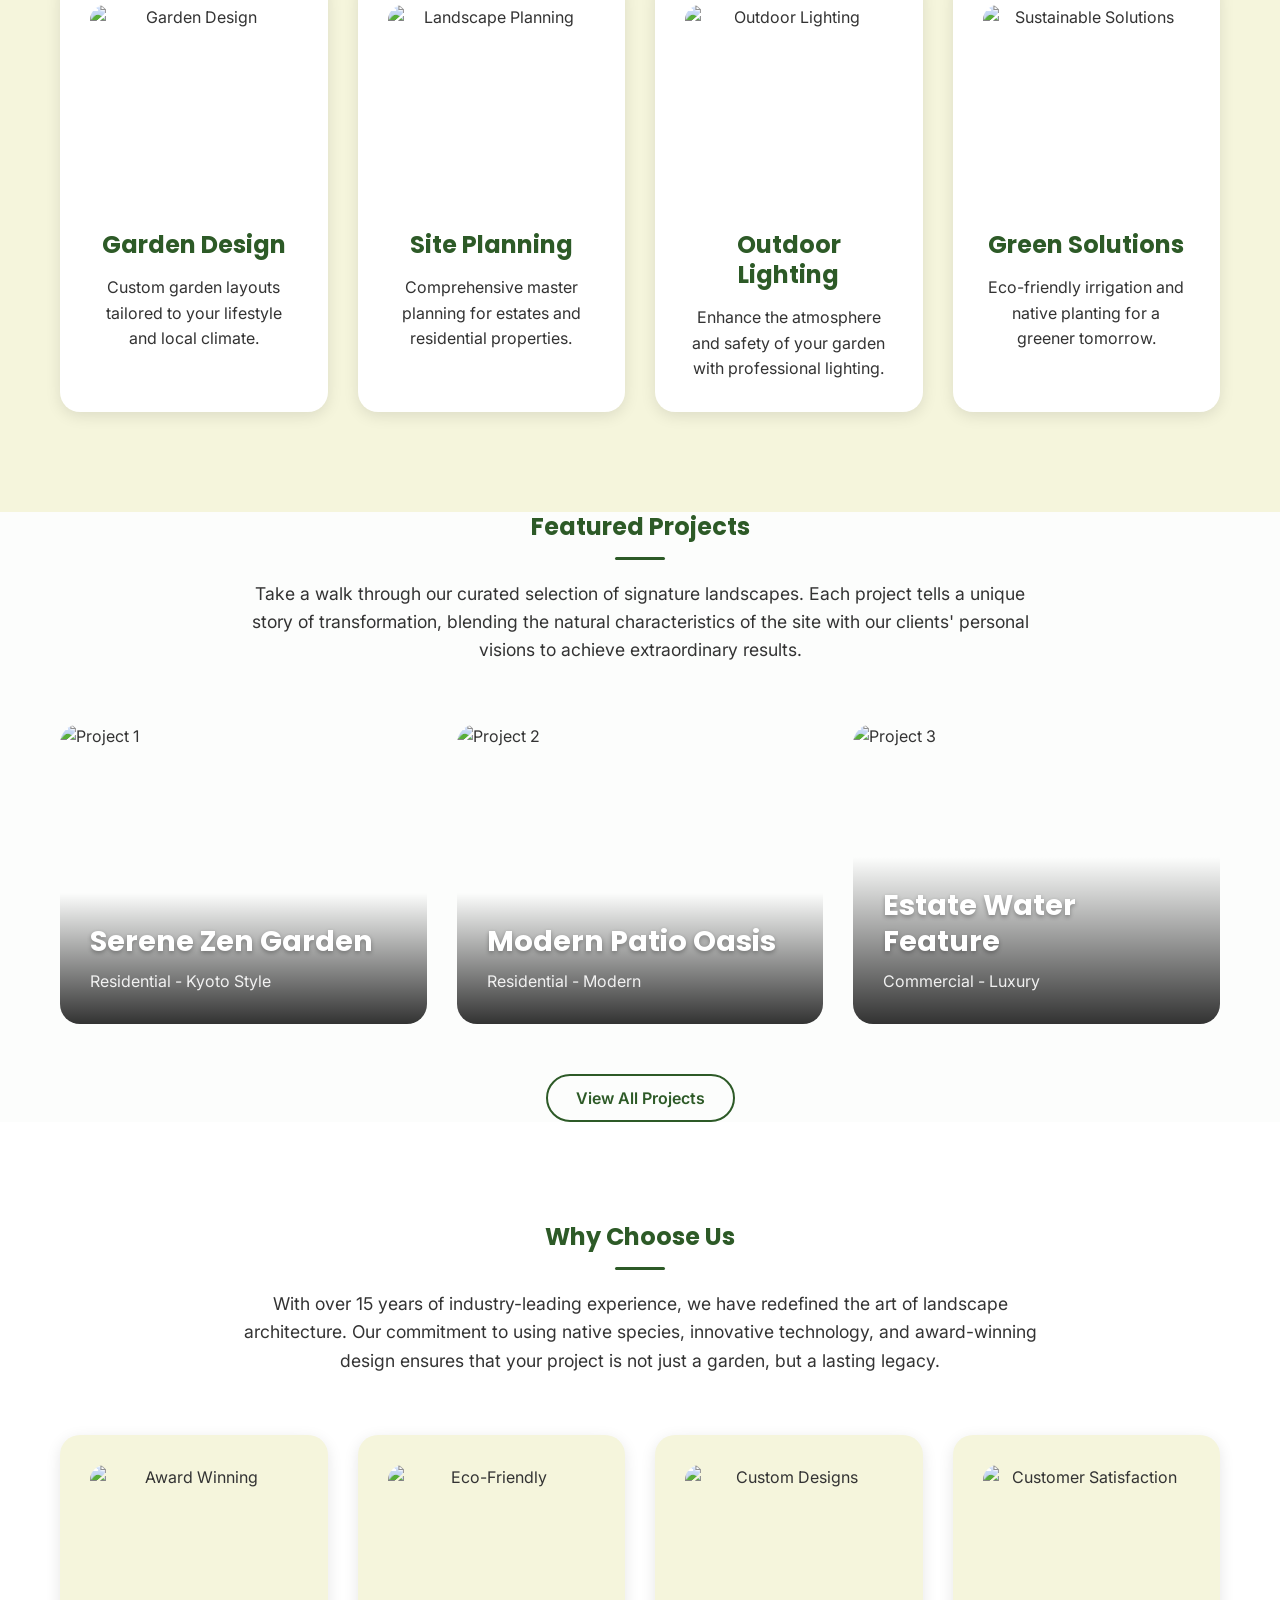
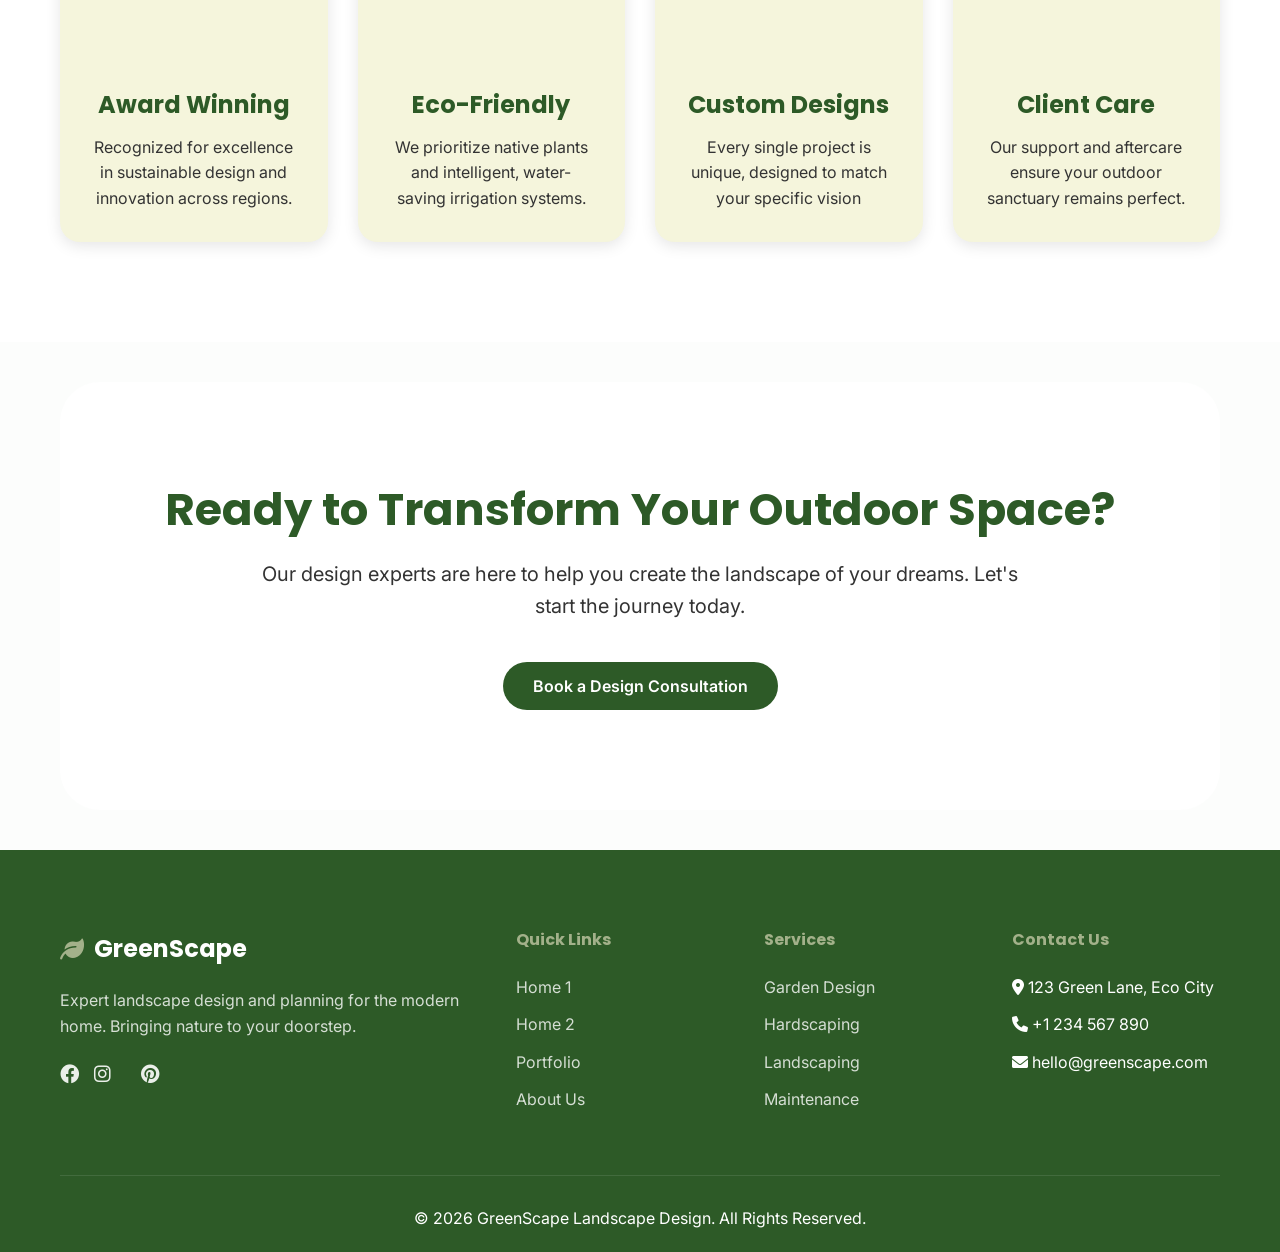
==== commit 10ae45cf: "changes" ====
--- a/index.html
+++ b/index.html
@@ -41,8 +41,8 @@
                 <img src="https://images.unsplash.com/photo-1584622650111-993a426fbf0a?ixlib=rb-1.2.1&auto=format&fit=crop&w=800&q=80"
                     alt="Landscape Architect" class="responsive-img">
             </div>
-            <div class="fade-in content-center">
-                <div class="section-header" style="text-align: left; margin: 0 0 30px 0;">
+            <div class="fade-in content-center" style="padding-left: 30px;">
+                <div class="section-header" style="text-align: center; margin: 0 0 30px 0;">
                     <h2>Redefining the Art of Outdoor Living</h2>
                     <p>At GreenScape, we believe that an exceptional landscape is more than just a garden—it is a living
                         ecosystem and a personal retreat. With 15 years of award-winning experience, we specialize in
@@ -52,7 +52,7 @@
                     sleek, minimalist structures with lush, indigenous planting. This ensures that every project we
                     deliver is not only visually stunning on day one but also grows more beautiful and sustainable with
                     every passing season.</p>
-                <div style="display: flex; gap: 40px; margin-bottom: 30px; text-align: left;">
+                <div style="display: flex; gap: 40px; margin-bottom: 30px; justify-content: center;">
                     <div>
                         <h4 style="font-size: 1.5rem; color: var(--primary);">250+</h4>
                         <p style="font-size: 0.9rem;">Projects Completed</p>
--- a/css/style.css
+++ b/css/style.css
@@ -369,6 +369,10 @@
     flex-direction: column;
     gap: 5px;
     cursor: pointer;
+    z-index: 1100;
+    position: relative;
+    padding: 5px;
+    /* Increase hit area */
 }
 
 .hamburger span {
@@ -452,6 +456,17 @@
     margin-bottom: 12px;
 }
 
+.footer-links ul li a {
+    color: rgba(255, 255, 255, 0.8);
+    transition: var(--transition);
+    display: inline-block;
+}
+
+.footer-links ul li a:hover {
+    color: var(--accent);
+    transform: translateX(5px);
+}
+
 .social-icons {
     display: flex;
     gap: 15px;
@@ -460,12 +475,12 @@
 
 .social-icons a {
     font-size: 1.2rem;
-    color: var(--text);
+    color: rgba(255, 255, 255, 0.9);
     transition: var(--transition);
 }
 
 .social-icons a:hover {
-    color: var(--primary);
+    color: var(--accent);
     transform: translateY(-3px);
 }
 
@@ -565,7 +580,7 @@
 
 .portfolio-grid {
     display: grid;
-    grid-template-columns: repeat(auto-fill, minmax(350px, 1fr));
+    grid-template-columns: repeat(auto-fill, minmax(300px, 1fr));
     gap: 30px;
 }
 
@@ -801,7 +816,7 @@
     display: flex;
     align-items: center;
     justify-content: center;
-    background-color: var(--beige);
+    background-color: var(--white);
     padding: 40px 20px;
 }
 
@@ -1088,6 +1103,8 @@
     nav {
         display: flex;
         justify-content: space-between;
+        /* Fallback */
+        align-items: center;
     }
 
     .nav-links {
@@ -1111,6 +1128,8 @@
         display: flex;
         align-items: center;
         gap: 0;
+        margin-left: auto;
+        /* Push to right */
     }
 
     .nav-actions .btn {
@@ -1185,4 +1204,61 @@
     .mobile-auth-item {
         display: none;
     }
+}
+
+/* Modal Styles */
+.modal-overlay {
+    display: none;
+    position: fixed;
+    top: 0;
+    left: 0;
+    width: 100%;
+    height: 100%;
+    background: rgba(0, 0, 0, 0.8);
+    z-index: 2000;
+    justify-content: center;
+    align-items: center;
+    padding: 20px;
+}
+
+.modal-content {
+    background: var(--white);
+    width: 100%;
+    max-width: 900px;
+    border-radius: 20px;
+    overflow: hidden;
+    position: relative;
+    display: flex;
+    flex-wrap: wrap;
+    /* Allows stacking */
+    box-shadow: 0 25px 50px rgba(0, 0, 0, 0.3);
+    max-height: 90vh;
+    overflow-y: auto;
+}
+
+.close-modal {
+    position: absolute;
+    top: 15px;
+    right: 20px;
+    font-size: 2rem;
+    cursor: pointer;
+    z-index: 10;
+    line-height: 1;
+    color: var(--text);
+}
+
+.close-modal:hover {
+    color: var(--primary);
+}
+
+/* Modal Mobile Specific */
+@media (max-width: 768px) {
+    .modal-content {
+        flex-direction: column;
+        /* Stack image on top, content below */
+    }
+
+    .modal-img {
+        height: 250px !important;
+    }
 }
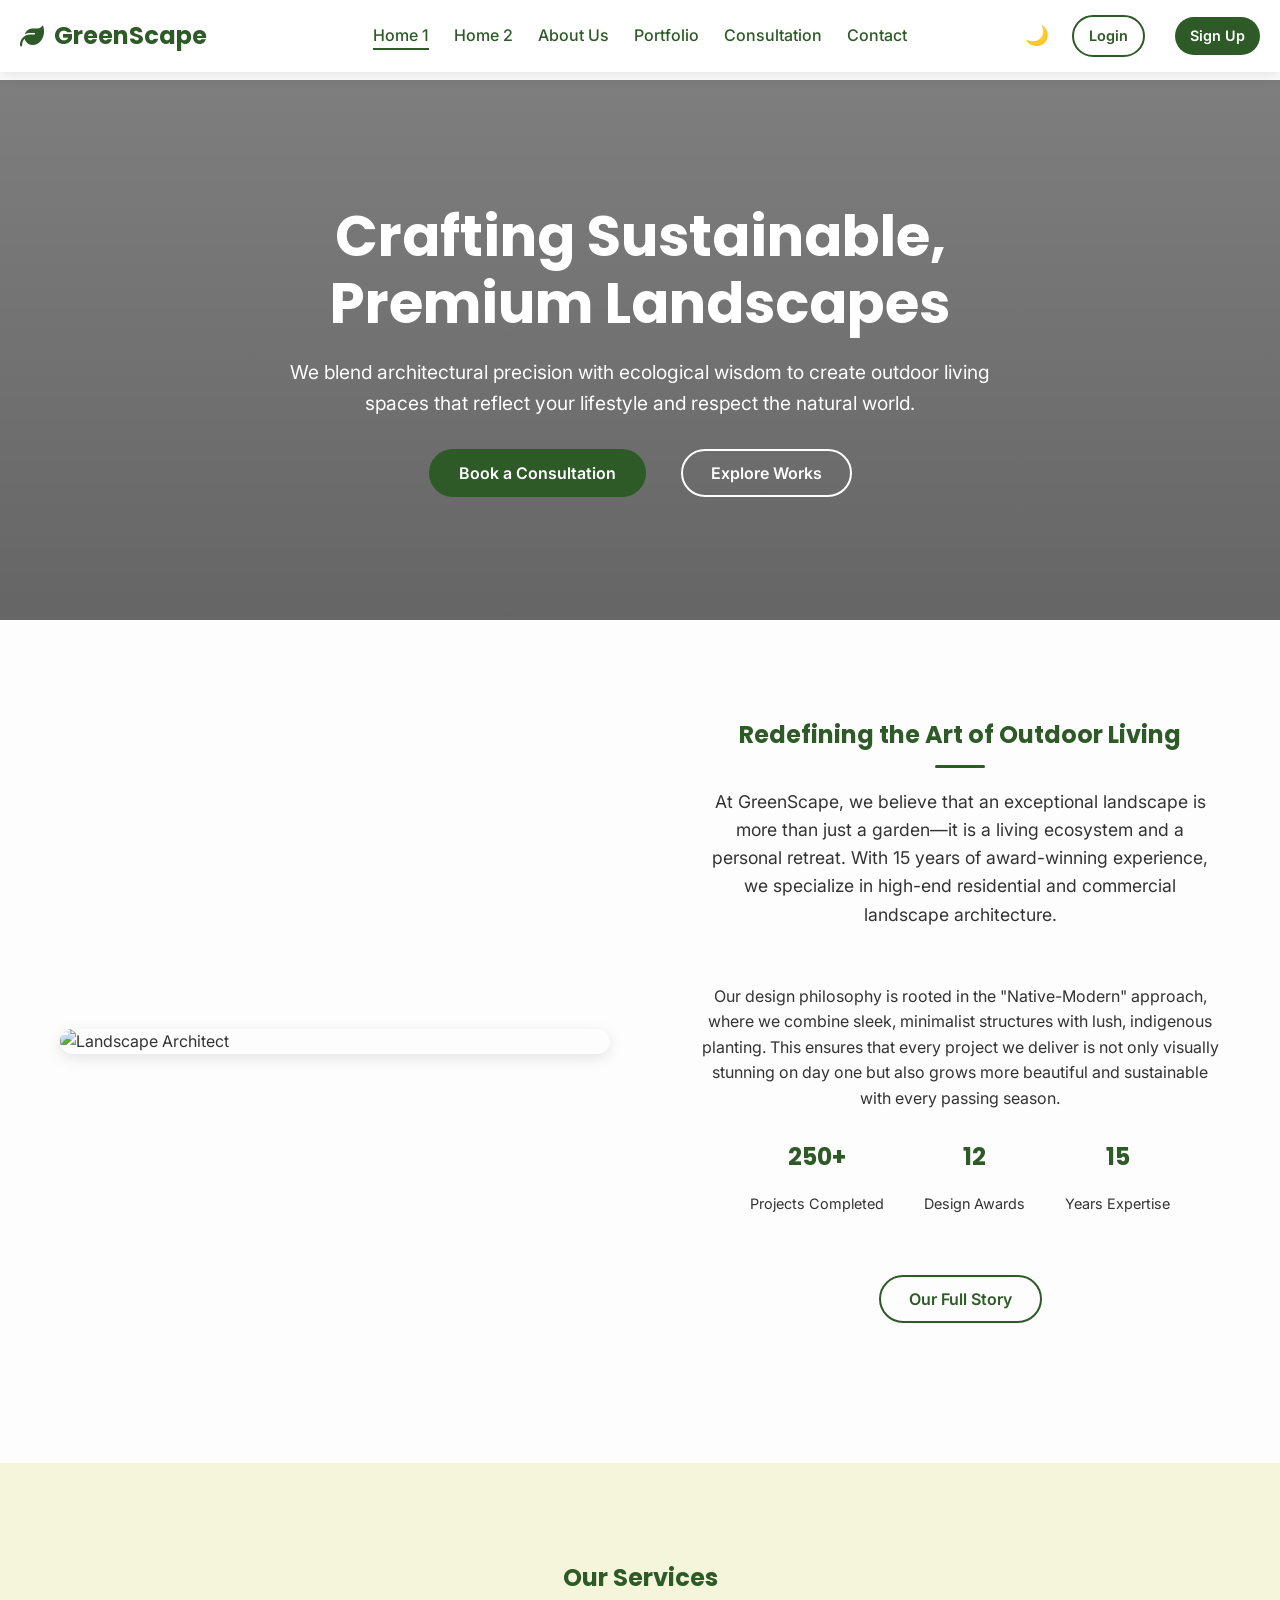
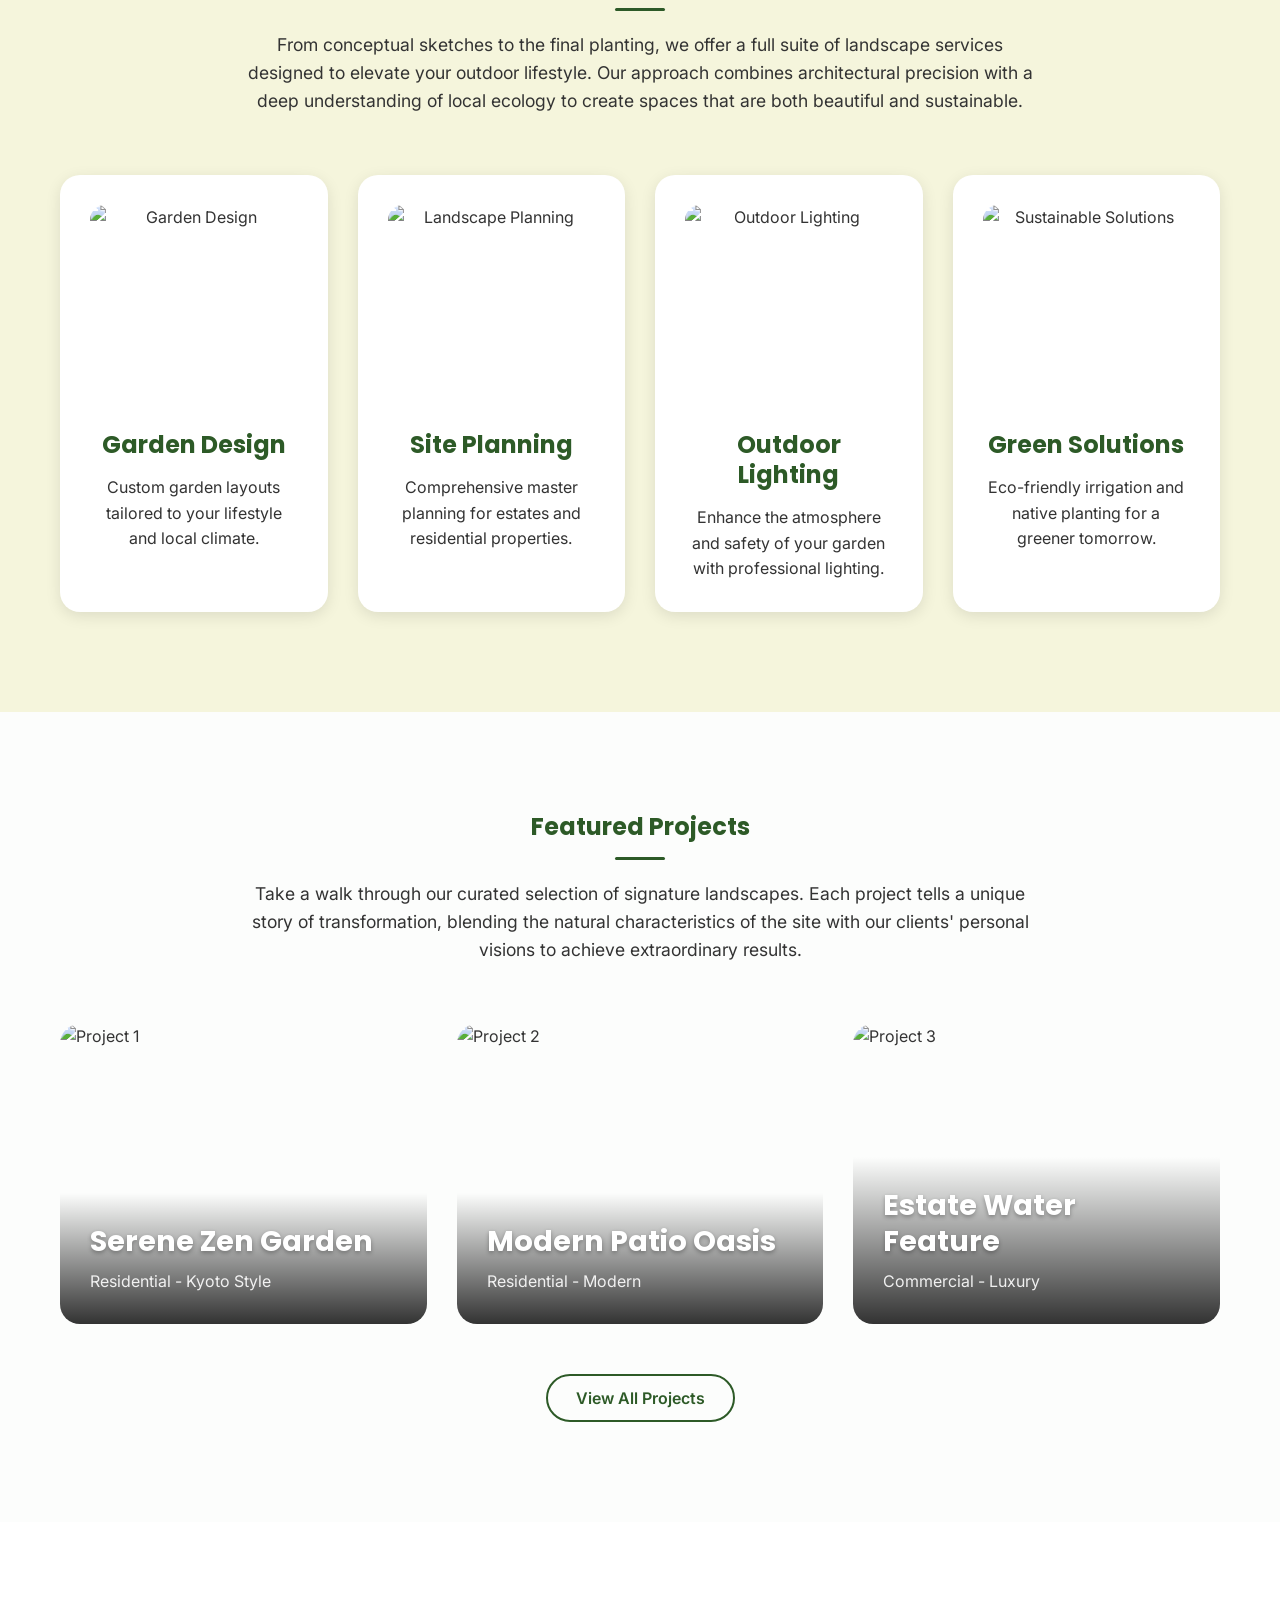
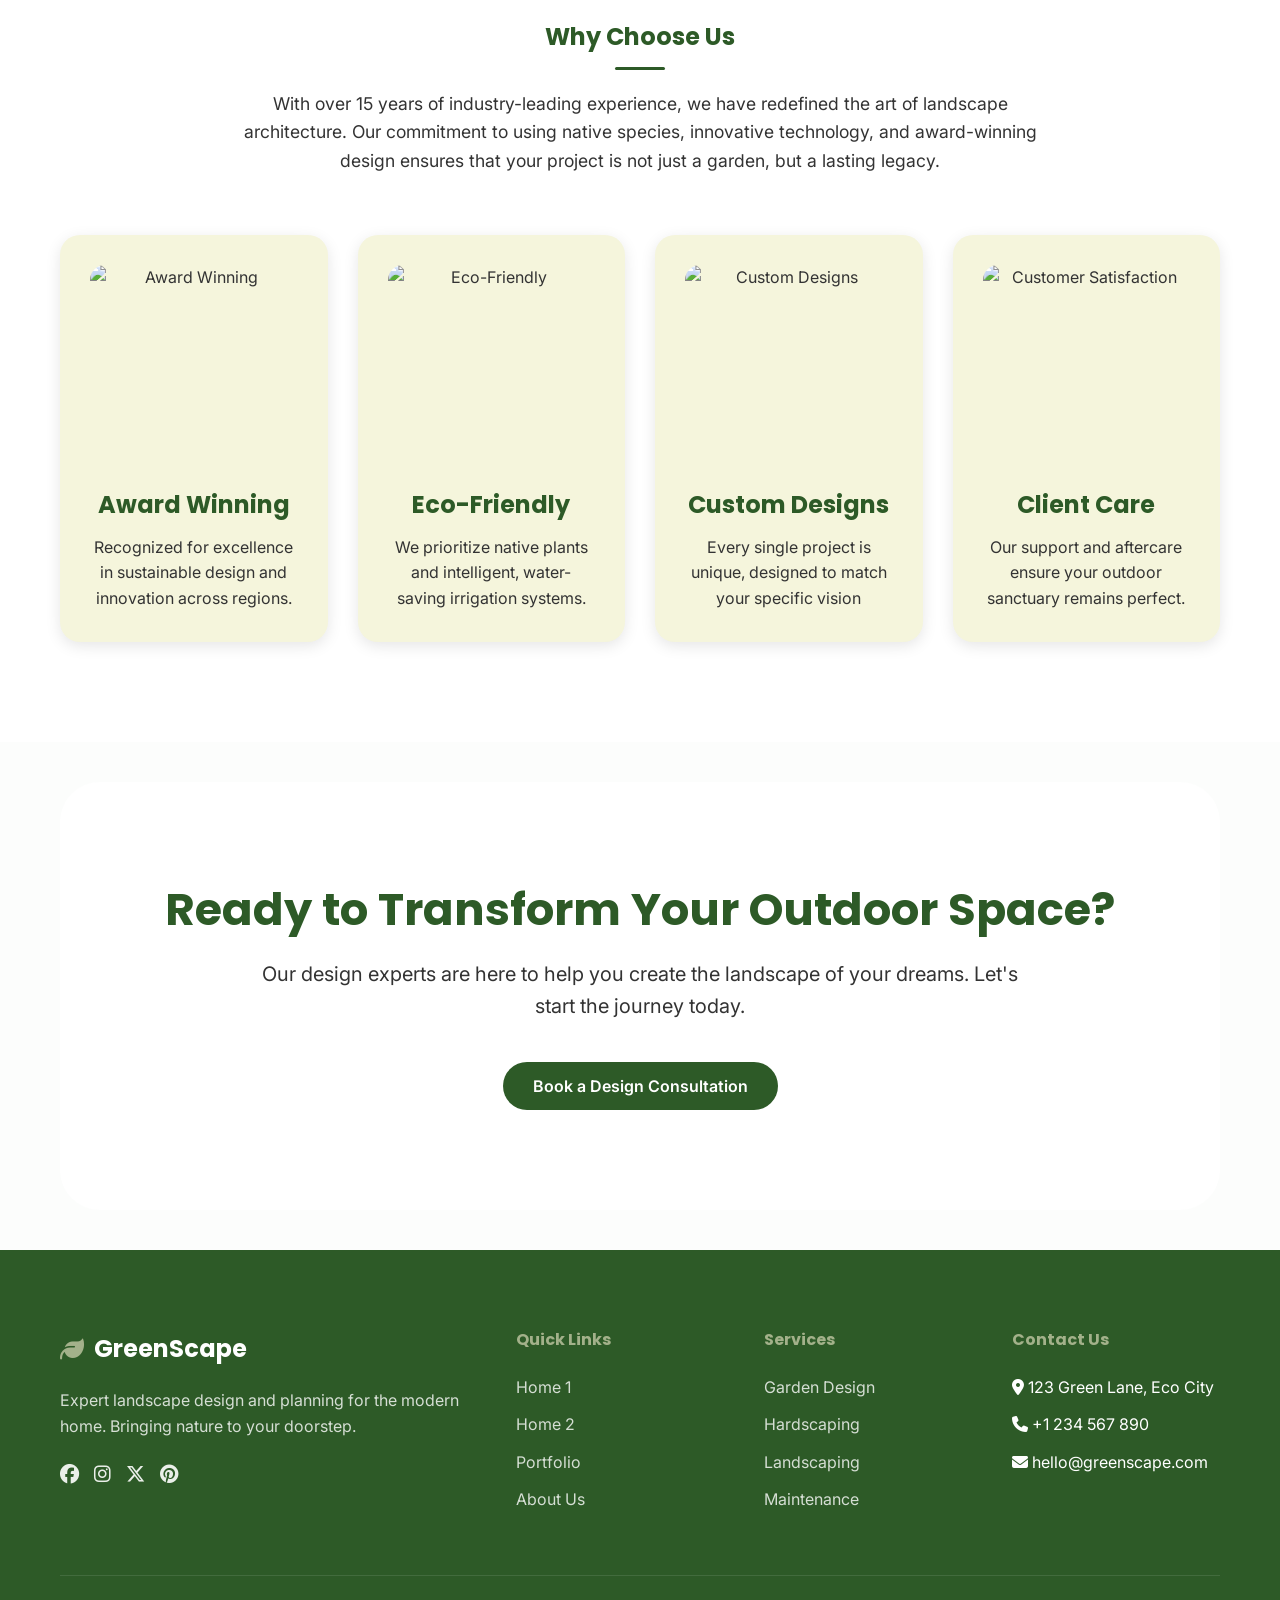
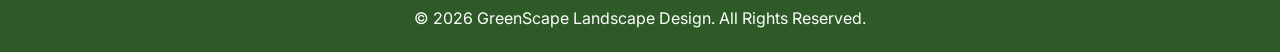
==== commit 99883658: "correction" ====
--- a/index.html
+++ b/index.html
@@ -8,7 +8,7 @@
     <meta name="description"
         content="Designing beautiful, sustainable outdoor spaces for modern living. Get a custom landscape design today.">
     <link rel="stylesheet" href="css/style.css">
-    <link rel="stylesheet" href="https://cdnjs.cloudflare.com/ajax/libs/font-awesome/6.0.0/css/all.min.css">
+    <link rel="stylesheet" href="https://cdnjs.cloudflare.com/ajax/libs/font-awesome/6.4.2/css/all.min.css">
     <link rel="icon" type="image/png" href="assets/favicon/favicon.png">
     <link rel="apple-touch-icon" href="assets/favicon/favicon.png">
 </head>
@@ -35,39 +35,44 @@
     </section>
 
     <!-- About Section -->
-    <section class="about-firm container">
-        <div class="grid-2">
-            <div class="fade-in">
-                <img src="https://images.unsplash.com/photo-1584622650111-993a426fbf0a?ixlib=rb-1.2.1&auto=format&fit=crop&w=800&q=80"
-                    alt="Landscape Architect" class="responsive-img">
-            </div>
-            <div class="fade-in content-center" style="padding-left: 30px;">
-                <div class="section-header" style="text-align: center; margin: 0 0 30px 0;">
-                    <h2>Redefining the Art of Outdoor Living</h2>
-                    <p>At GreenScape, we believe that an exceptional landscape is more than just a garden—it is a living
-                        ecosystem and a personal retreat. With 15 years of award-winning experience, we specialize in
-                        high-end residential and commercial landscape architecture.</p>
-                </div>
-                <p class="mb-30">Our design philosophy is rooted in the "Native-Modern" approach, where we combine
-                    sleek, minimalist structures with lush, indigenous planting. This ensures that every project we
-                    deliver is not only visually stunning on day one but also grows more beautiful and sustainable with
-                    every passing season.</p>
-                <div style="display: flex; gap: 40px; margin-bottom: 30px; justify-content: center;">
-                    <div>
-                        <h4 style="font-size: 1.5rem; color: var(--primary);">250+</h4>
-                        <p style="font-size: 0.9rem;">Projects Completed</p>
-                    </div>
-                    <div>
-                        <h4 style="font-size: 1.5rem; color: var(--primary);">12</h4>
-                        <p style="font-size: 0.9rem;">Design Awards</p>
-                    </div>
-                    <div>
-                        <h4 style="font-size: 1.5rem; color: var(--primary);">15</h4>
-                        <p style="font-size: 0.9rem;">Years Expertise</p>
-                    </div>
-                </div>
-                <div class="btn-wrapper">
-                    <a href="about.html" class="btn btn-outline">Our Full Story</a>
+    <section class="about-firm">
+        <div class="container">
+            <div class="grid-2">
+                <div class="fade-in">
+                    <img src="https://images.unsplash.com/photo-1584622650111-993a426fbf0a?ixlib=rb-1.2.1&auto=format&fit=crop&w=800&q=80"
+                        alt="Landscape Architect" class="responsive-img">
+                </div>
+                <div class="fade-in content-center" style="padding-left: 30px;">
+                    <div class="section-header" style="text-align: center; margin: 0 0 30px 0;">
+                        <h2>Redefining the Art of Outdoor Living</h2>
+                        <p>At GreenScape, we believe that an exceptional landscape is more than just a garden—it is a
+                            living
+                            ecosystem and a personal retreat. With 15 years of award-winning experience, we specialize
+                            in
+                            high-end residential and commercial landscape architecture.</p>
+                    </div>
+                    <p class="mb-30">Our design philosophy is rooted in the "Native-Modern" approach, where we combine
+                        sleek, minimalist structures with lush, indigenous planting. This ensures that every project we
+                        deliver is not only visually stunning on day one but also grows more beautiful and sustainable
+                        with
+                        every passing season.</p>
+                    <div style="display: flex; gap: 40px; margin-bottom: 30px; justify-content: center;">
+                        <div>
+                            <h4 style="font-size: 1.5rem; color: var(--primary);">250+</h4>
+                            <p style="font-size: 0.9rem;">Projects Completed</p>
+                        </div>
+                        <div>
+                            <h4 style="font-size: 1.5rem; color: var(--primary);">12</h4>
+                            <p style="font-size: 0.9rem;">Design Awards</p>
+                        </div>
+                        <div>
+                            <h4 style="font-size: 1.5rem; color: var(--primary);">15</h4>
+                            <p style="font-size: 0.9rem;">Years Expertise</p>
+                        </div>
+                    </div>
+                    <div class="btn-wrapper">
+                        <a href="about.html" class="btn btn-outline">Our Full Story</a>
+                    </div>
                 </div>
             </div>
         </div>
@@ -119,50 +124,54 @@
     </section>
 
     <!-- Featured Projects -->
-    <section class="container">
-        <div class="section-header fade-in">
-            <h2>Featured Projects</h2>
-            <p>Take a walk through our curated selection of signature landscapes. Each project tells a unique story of
-                transformation, blending the natural characteristics of the site with our clients' personal visions to
-                achieve extraordinary results.</p>
-        </div>
-        <div style="display: grid; grid-template-columns: repeat(auto-fit, minmax(350px, 1fr)); gap: 30px;">
-            <div class="project-card fade-in"
-                style="position: relative; overflow: hidden; border-radius: 20px; cursor: pointer;">
-                <img src="https://images.unsplash.com/photo-1598902108854-10e335adac99?ixlib=rb-1.2.1&auto=format&fit=crop&w=800&q=80"
-                    alt="Project 1"
-                    style="transition: var(--transition); width: 100%; height: 300px; object-fit: cover;">
-                <div
-                    style="position: absolute; bottom: 0; left: 0; width: 100%; padding: 30px; background: linear-gradient(transparent, rgba(0,0,0,0.8));">
-                    <h3>Serene Zen Garden</h3>
-                    <p>Residential - Kyoto Style</p>
-                </div>
-            </div>
-            <div class="project-card fade-in"
-                style="position: relative; overflow: hidden; border-radius: 20px; cursor: pointer;">
-                <img src="https://images.unsplash.com/photo-1585320806297-9794b3e4eeae?ixlib=rb-1.2.1&auto=format&fit=crop&w=800&q=80"
-                    alt="Project 2"
-                    style="transition: var(--transition); width: 100%; height: 300px; object-fit: cover;">
-                <div
-                    style="position: absolute; bottom: 0; left: 0; width: 100%; padding: 30px; background: linear-gradient(transparent, rgba(0,0,0,0.8));">
-                    <h3>Modern Patio Oasis</h3>
-                    <p>Residential - Modern</p>
-                </div>
-            </div>
-            <div class="project-card fade-in"
-                style="position: relative; overflow: hidden; border-radius: 20px; cursor: pointer;">
-                <img src="https://images.unsplash.com/photo-1512917774080-9991f1c4c750?ixlib=rb-1.2.1&auto=format&fit=crop&w=800&q=80"
-                    alt="Project 3"
-                    style="transition: var(--transition); width: 100%; height: 300px; object-fit: cover;">
-                <div
-                    style="position: absolute; bottom: 0; left: 0; width: 100%; padding: 30px; background: linear-gradient(transparent, rgba(0,0,0,0.8));">
-                    <h3>Estate Water Feature</h3>
-                    <p>Commercial - Luxury</p>
-                </div>
-            </div>
-        </div>
-        <div style="text-align: center; margin-top: 50px;">
-            <a href="portfolio.html" class="btn btn-outline">View All Projects</a>
+    <section>
+        <div class="container">
+            <div class="section-header fade-in">
+                <h2>Featured Projects</h2>
+                <p>Take a walk through our curated selection of signature landscapes. Each project tells a unique story
+                    of
+                    transformation, blending the natural characteristics of the site with our clients' personal visions
+                    to
+                    achieve extraordinary results.</p>
+            </div>
+            <div style="display: grid; grid-template-columns: repeat(auto-fit, minmax(350px, 1fr)); gap: 30px;">
+                <div class="project-card fade-in"
+                    style="position: relative; overflow: hidden; border-radius: 20px; cursor: pointer;">
+                    <img src="https://images.unsplash.com/photo-1598902108854-10e335adac99?ixlib=rb-1.2.1&auto=format&fit=crop&w=800&q=80"
+                        alt="Project 1"
+                        style="transition: var(--transition); width: 100%; height: 300px; object-fit: cover;">
+                    <div
+                        style="position: absolute; bottom: 0; left: 0; width: 100%; padding: 30px; background: linear-gradient(transparent, rgba(0,0,0,0.8));">
+                        <h3>Serene Zen Garden</h3>
+                        <p>Residential - Kyoto Style</p>
+                    </div>
+                </div>
+                <div class="project-card fade-in"
+                    style="position: relative; overflow: hidden; border-radius: 20px; cursor: pointer;">
+                    <img src="https://images.unsplash.com/photo-1585320806297-9794b3e4eeae?ixlib=rb-1.2.1&auto=format&fit=crop&w=800&q=80"
+                        alt="Project 2"
+                        style="transition: var(--transition); width: 100%; height: 300px; object-fit: cover;">
+                    <div
+                        style="position: absolute; bottom: 0; left: 0; width: 100%; padding: 30px; background: linear-gradient(transparent, rgba(0,0,0,0.8));">
+                        <h3>Modern Patio Oasis</h3>
+                        <p>Residential - Modern</p>
+                    </div>
+                </div>
+                <div class="project-card fade-in"
+                    style="position: relative; overflow: hidden; border-radius: 20px; cursor: pointer;">
+                    <img src="https://images.unsplash.com/photo-1512917774080-9991f1c4c750?ixlib=rb-1.2.1&auto=format&fit=crop&w=800&q=80"
+                        alt="Project 3"
+                        style="transition: var(--transition); width: 100%; height: 300px; object-fit: cover;">
+                    <div
+                        style="position: absolute; bottom: 0; left: 0; width: 100%; padding: 30px; background: linear-gradient(transparent, rgba(0,0,0,0.8));">
+                        <h3>Estate Water Feature</h3>
+                        <p>Commercial - Luxury</p>
+                    </div>
+                </div>
+            </div>
+            <div style="text-align: center; margin-top: 50px;">
+                <a href="portfolio.html" class="btn btn-outline">View All Projects</a>
+            </div>
         </div>
     </section>
 
--- a/css/style.css
+++ b/css/style.css
@@ -99,10 +99,19 @@
     padding: 0 20px;
 }
 
-section {
+section,
+.section {
     padding: 100px 0;
     position: relative;
     clear: both;
+}
+
+@media (max-width: 768px) {
+
+    section,
+    .section {
+        padding: 60px 0;
+    }
 }
 
 /* Layout Utilities */
@@ -294,7 +303,8 @@
 
 .btn-primary {
     background: var(--primary);
-    color: var(--white);
+    color: var(--text-light);
+    /* Fixed: Always white regardless of theme */
 }
 
 .btn-primary:hover {
@@ -312,7 +322,8 @@
 
 .btn-outline:hover {
     background: var(--primary);
-    color: var(--white);
+    color: var(--text-light);
+    /* Fixed: Always white on hover */
 }
 
 /* Button Utilities */
@@ -662,7 +673,8 @@
 
 .form-group input,
 .form-group select,
-.form-group textarea {
+.form-group textarea,
+.form-group-auth input {
     width: 100%;
     padding: 12px 15px;
     border: 2px solid var(--gray-light);
@@ -676,12 +688,14 @@
 
 .form-group input:focus,
 .form-group select:focus,
-.form-group textarea:focus {
+.form-group textarea:focus,
+.form-group-auth input:focus {
     outline: none;
     border-color: var(--primary);
 }
 
-.form-group input.error {
+.form-group input.error,
+.form-group-auth input.error {
     border-color: #ff4d4d;
 }
 
@@ -812,38 +826,42 @@
 
 /* Auth Pages */
 .auth-page {
-    min-height: 100vh;
+    height: 100vh;
     display: flex;
     align-items: center;
     justify-content: center;
     background-color: var(--white);
-    padding: 40px 20px;
+    padding: 20px;
+    overflow: hidden;
+    margin: 0;
 }
 
 .auth-wrapper {
     width: 100%;
-    max-width: 450px;
+    max-width: 420px;
     background: var(--white);
-    padding: 50px;
+    padding: 30px;
     border-radius: 30px;
     box-shadow: var(--shadow);
     text-align: center;
+    position: relative;
+    z-index: 10;
 }
 
 .auth-logo {
     display: flex;
     align-items: center;
     justify-content: center;
-    gap: 15px;
-    font-size: 2rem;
+    gap: 12px;
+    font-size: 1.8rem;
     font-weight: 700;
     color: var(--primary);
-    margin-bottom: 40px;
+    margin-bottom: 20px;
     font-family: 'Poppins', sans-serif;
 }
 
 .auth-logo i {
-    font-size: 2.5rem;
+    font-size: 2.2rem;
 }
 
 .password-group {
@@ -868,18 +886,18 @@
 
 .form-group-auth {
     text-align: left;
-    margin-bottom: 25px;
+    margin-bottom: 12px;
 }
 
 .social-login {
-    margin-top: 25px;
+    margin-top: 15px;
 }
 
 .auth-sep {
     display: flex;
     align-items: center;
     text-align: center;
-    margin: 25px 0;
+    margin: 15px 0;
     color: var(--gray-dark);
     font-size: 0.85rem;
     font-weight: 500;
@@ -936,7 +954,7 @@
 
 .back-home {
     display: inline-block;
-    margin-top: 35px;
+    margin-top: 20px;
     color: var(--primary);
     font-weight: 600;
     text-align: center;
@@ -1261,4 +1279,36 @@
     .modal-img {
         height: 250px !important;
     }
+}
+
+/* Team Section Styles */
+.team-card {
+    text-align: center;
+    background: rgba(255, 255, 255, 0.4);
+    padding: 30px;
+    border-radius: 25px;
+    backdrop-filter: blur(5px);
+    transition: var(--transition);
+}
+
+.team-card:hover {
+    transform: translateY(-5px);
+    box-shadow: var(--shadow);
+}
+
+[data-theme="dark"] .team-card {
+    background: rgba(255, 255, 255, 0.05);
+}
+
+/* Ensure Team Name Visibility in Dark Mode */
+[data-theme="dark"] .team-card h3.card-title {
+    color: #ffffff;
+}
+
+[data-theme="dark"] .team-card p {
+    color: rgba(255, 255, 255, 0.85);
+}
+
+[data-theme="dark"] .team-card p[style*="color: var(--primary)"] {
+    color: var(--primary-light) !important;
 }
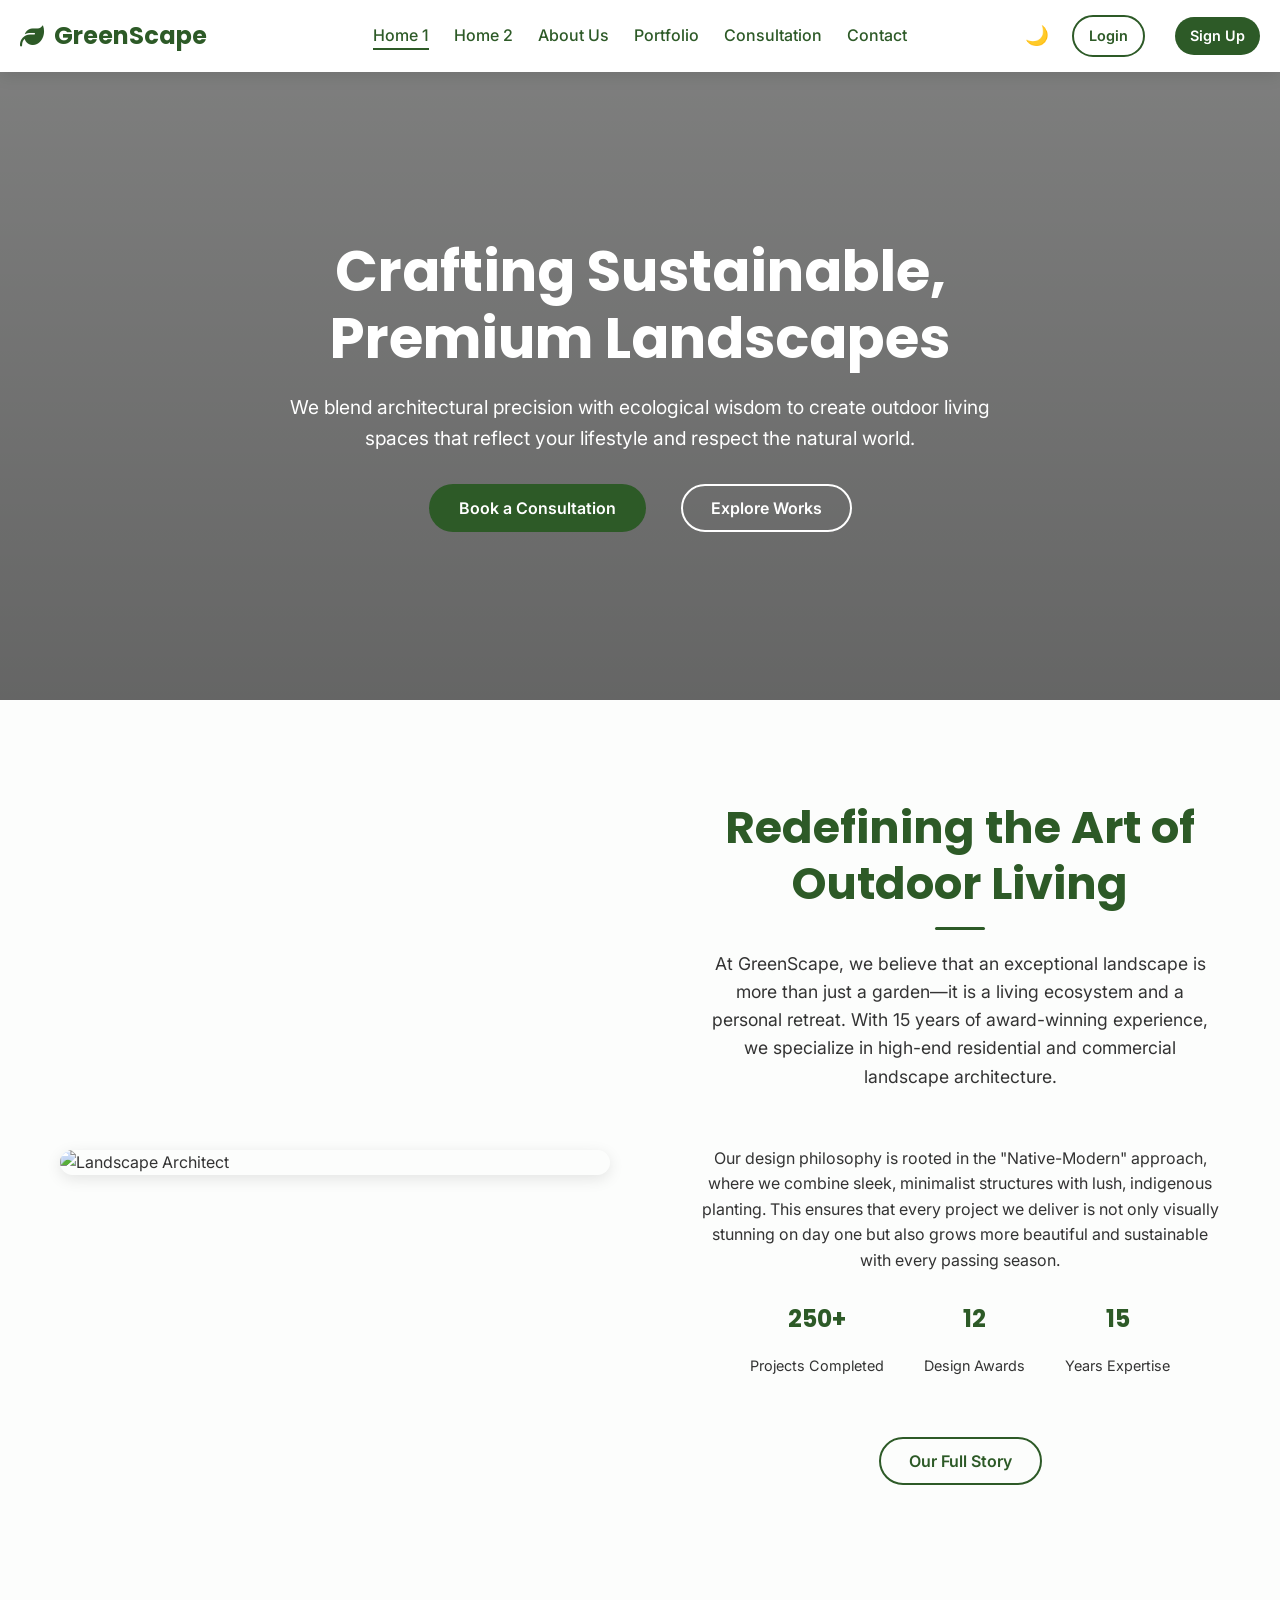
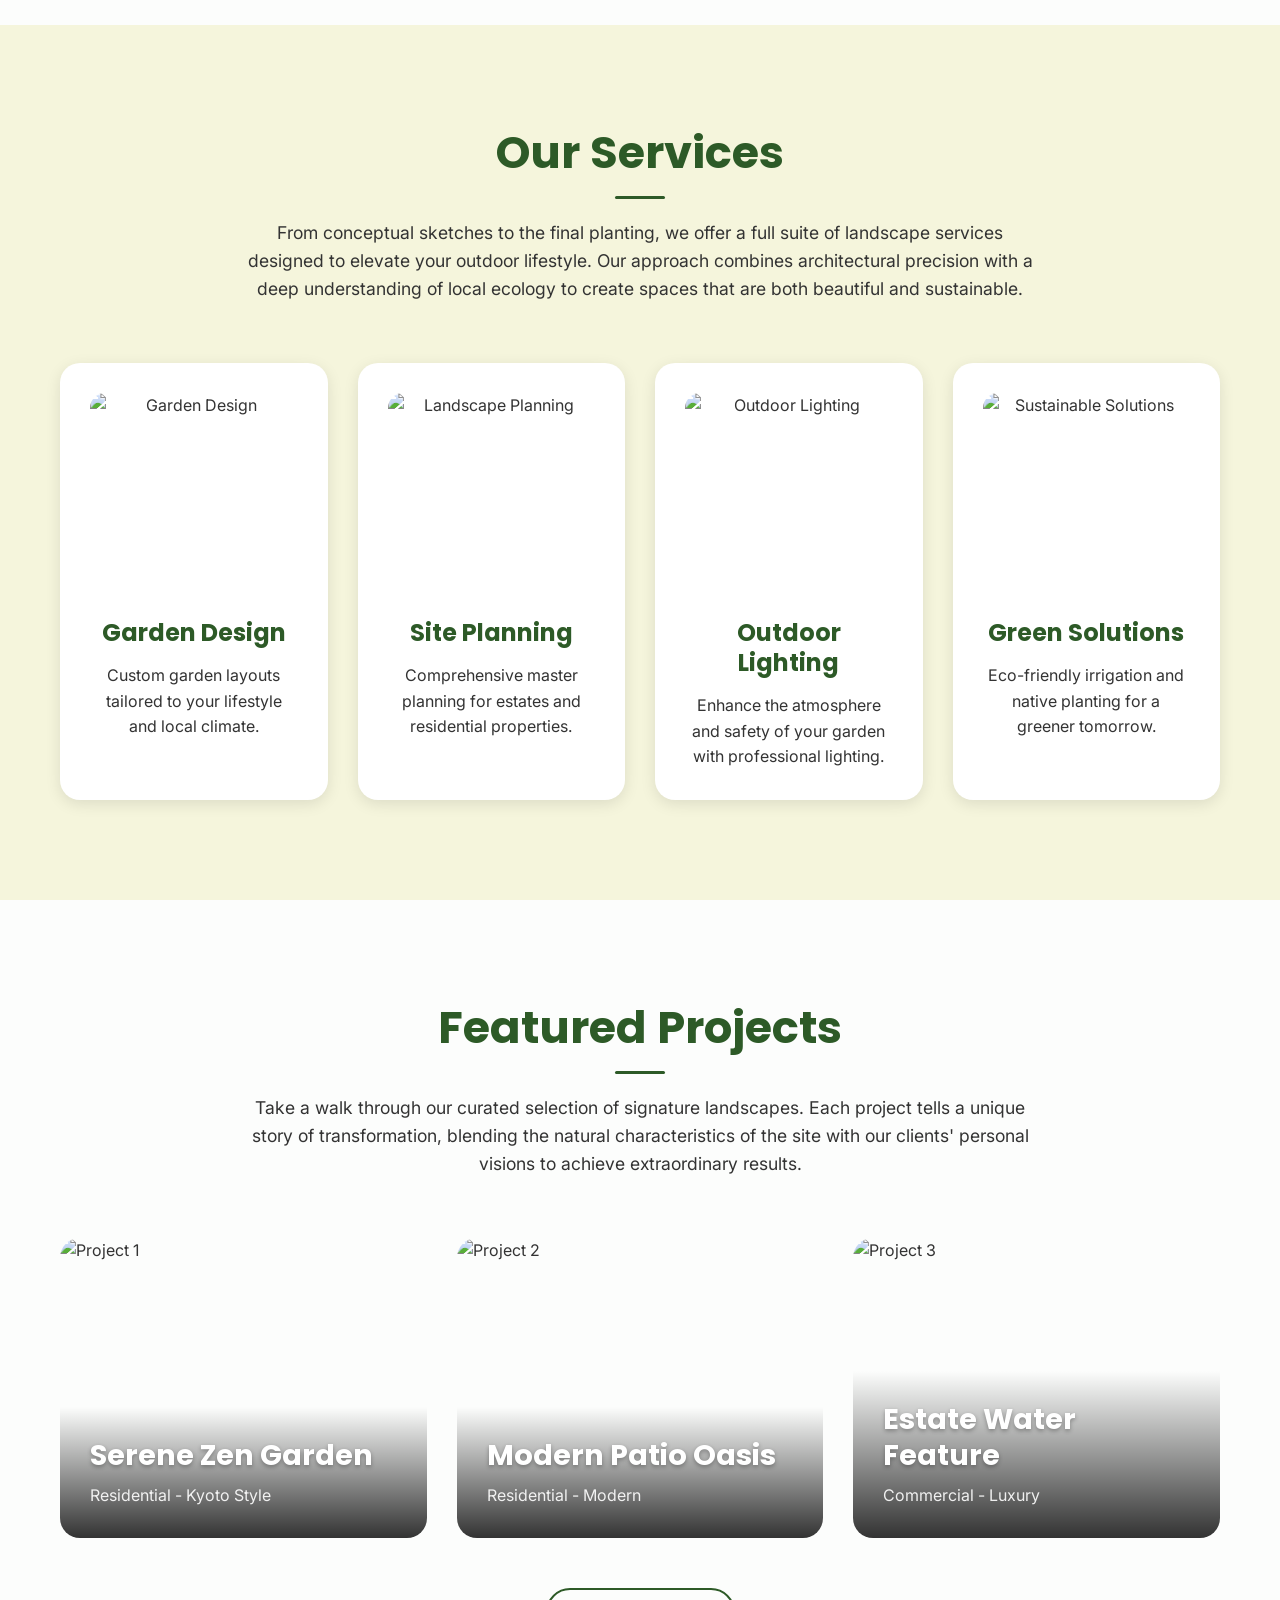
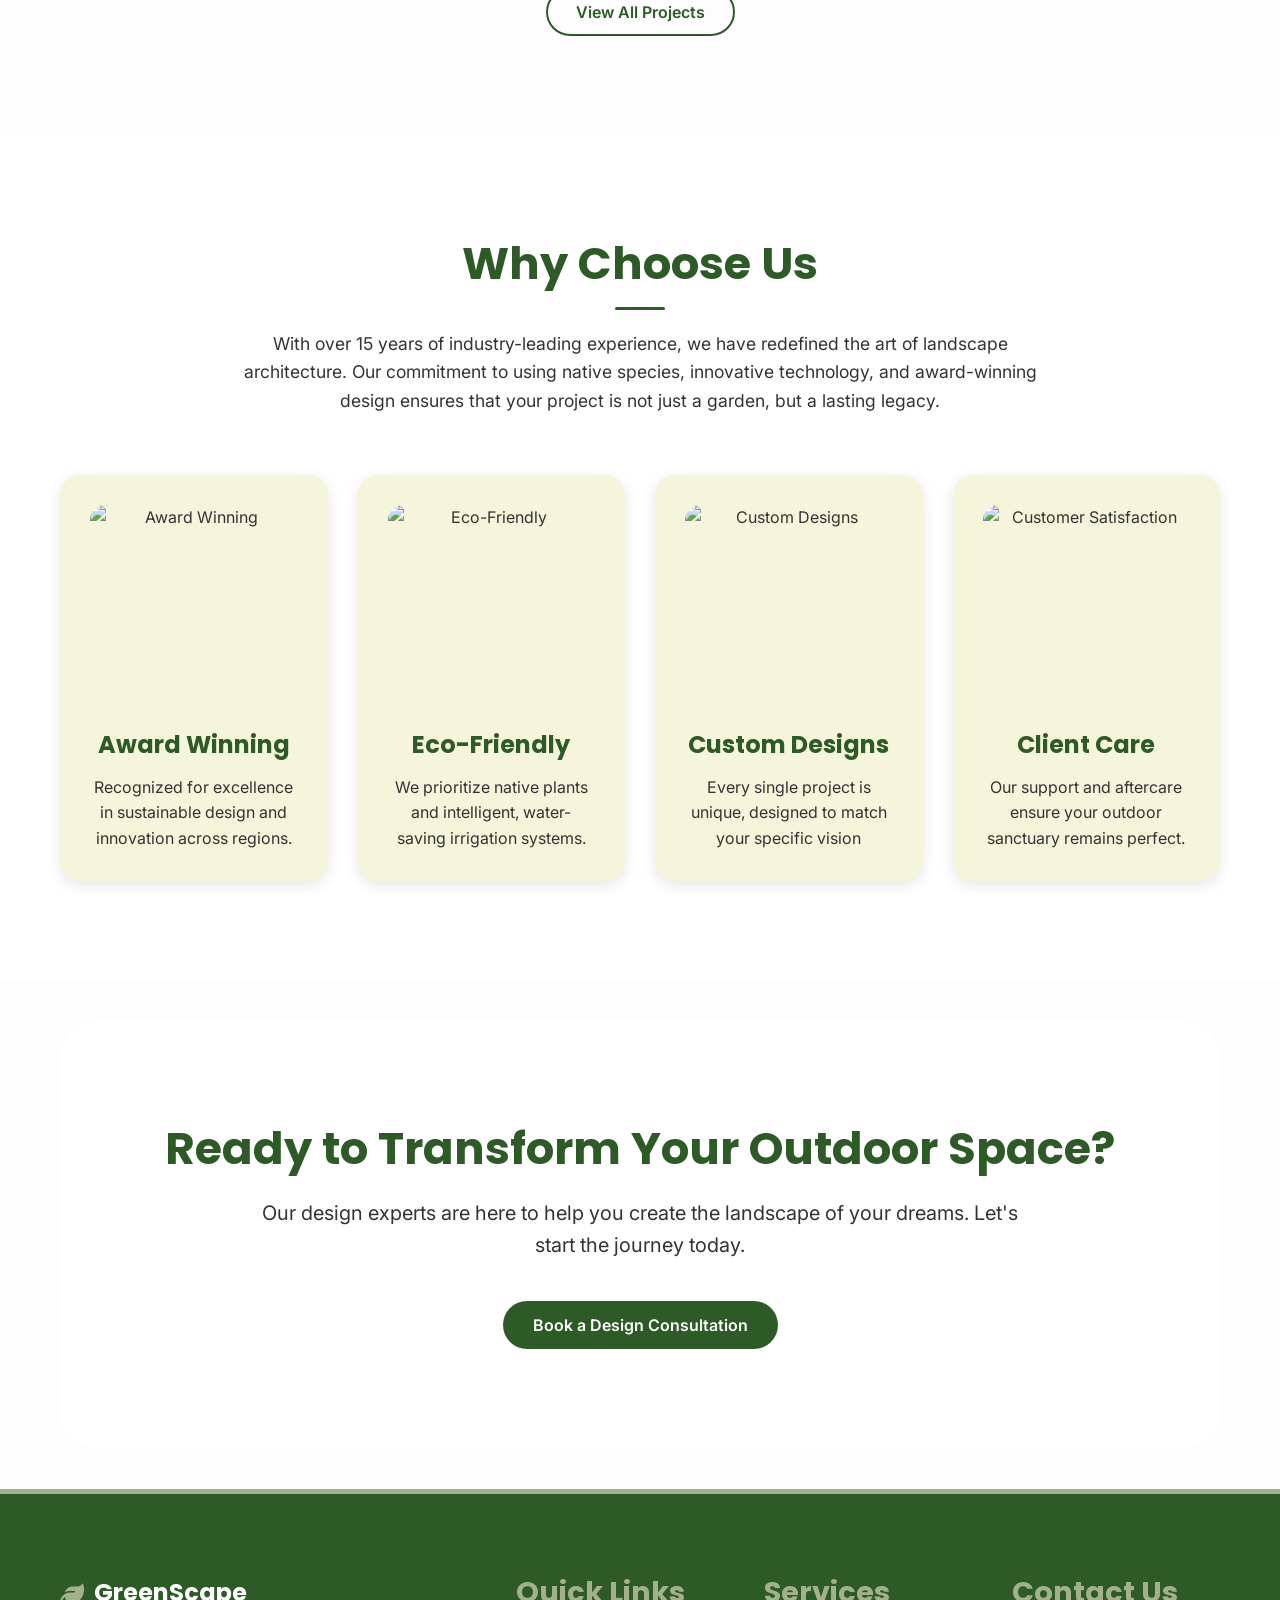
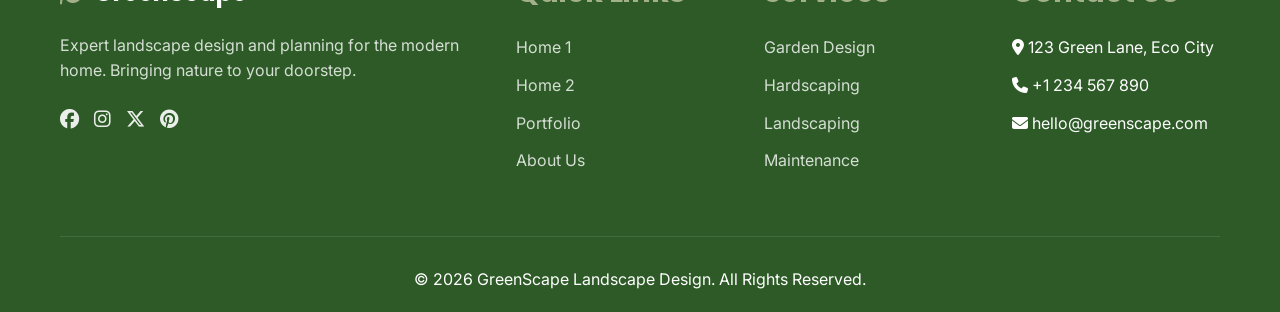
==== commit 3210f59b: "changes" ====
--- a/index.html
+++ b/index.html
@@ -26,7 +26,7 @@
             <h1 class="fade-in">Crafting Sustainable, Premium Landscapes</h1>
             <p class="fade-in">We blend architectural precision with ecological wisdom to create outdoor living spaces
                 that reflect your lifestyle and respect the natural world.</p>
-            <div class="fade-in" style="display: flex; gap: 20px; justify-content: center; margin-top: 20px;">
+            <div class="fade-in hero-btns">
                 <a href="consultation.html" class="btn btn-primary">Book a Consultation</a>
                 <a href="portfolio.html" class="btn btn-outline" style="border-color: white; color: white;">Explore
                     Works</a>
@@ -134,7 +134,7 @@
                     to
                     achieve extraordinary results.</p>
             </div>
-            <div style="display: grid; grid-template-columns: repeat(auto-fit, minmax(350px, 1fr)); gap: 30px;">
+            <div class="project-grid">
                 <div class="project-card fade-in"
                     style="position: relative; overflow: hidden; border-radius: 20px; cursor: pointer;">
                     <img src="https://images.unsplash.com/photo-1598902108854-10e335adac99?ixlib=rb-1.2.1&auto=format&fit=crop&w=800&q=80"
--- a/css/style.css
+++ b/css/style.css
@@ -71,6 +71,30 @@
     overflow-wrap: break-word;
 }
 
+h1 {
+    font-size: clamp(2.2rem, 8vw, 3.5rem);
+}
+
+h2 {
+    font-size: clamp(1.8rem, 6vw, 2.8rem);
+}
+
+h3 {
+    font-size: clamp(1.4rem, 4vw, 2.2rem);
+}
+
+h4 {
+    font-size: clamp(1.2rem, 3vw, 1.8rem);
+}
+
+h5 {
+    font-size: 1.1rem;
+}
+
+h6 {
+    font-size: 1rem;
+}
+
 [data-theme="dark"] h1,
 [data-theme="dark"] h2,
 [data-theme="dark"] h3,
@@ -233,7 +257,7 @@
 
 /* Ensure body starts below fixed header */
 body:not(.auth-page) {
-    padding-top: 80px;
+    padding-top: 70px;
 }
 
 nav {
@@ -396,7 +420,8 @@
 
 /* Hero Section */
 .hero {
-    height: 60vh;
+    min-height: 550px;
+    height: 70vh;
     background-size: cover;
     background-position: center;
     display: flex;
@@ -421,11 +446,11 @@
     position: relative;
     z-index: 1;
     max-width: 800px;
-    padding: 20px;
+    padding: 40px 20px;
 }
 
 .hero h1 {
-    font-size: clamp(2.5rem, 5vw, 3.5rem);
+    font-size: clamp(1.8rem, 8vw, 3.5rem);
     line-height: 1.2;
     margin-bottom: 20px;
     color: #fff;
@@ -436,6 +461,31 @@
     font-size: 1.2rem;
     margin-bottom: 30px;
     color: #fff;
+}
+
+.hero-btns {
+    display: flex;
+    gap: 20px;
+    justify-content: center;
+    margin-top: 30px;
+    flex-wrap: wrap;
+    width: 100%;
+    padding: 0 20px;
+}
+
+@media (max-width: 480px) {
+    .hero-btns {
+        padding: 0 10px;
+        gap: 12px;
+        margin-top: 20px;
+    }
+
+    .hero-btns .btn {
+        width: 100%;
+        max-width: 280px;
+        padding: 12px 20px;
+        font-size: 0.95rem;
+    }
 }
 
 /* Footer */
@@ -443,6 +493,7 @@
     background: var(--primary);
     color: var(--white);
     padding: 80px 0 20px;
+    border-top: 5px solid var(--accent);
 }
 
 .footer-grid {
@@ -570,6 +621,22 @@
     gap: 15px;
     margin-bottom: 50px;
     flex-wrap: wrap;
+}
+
+.project-grid,
+.grid-300 {
+    display: grid;
+    grid-template-columns: repeat(auto-fit, minmax(300px, 1fr));
+    gap: 30px;
+}
+
+@media (max-width: 400px) {
+
+    .project-grid,
+    .grid-300,
+    .portfolio-grid {
+        grid-template-columns: 1fr;
+    }
 }
 
 .filter-btn {
@@ -826,13 +893,12 @@
 
 /* Auth Pages */
 .auth-page {
-    height: 100vh;
+    min-height: 100vh;
     display: flex;
     align-items: center;
     justify-content: center;
     background-color: var(--white);
-    padding: 20px;
-    overflow: hidden;
+    padding: 30px 20px;
     margin: 0;
 }
 
@@ -956,10 +1022,36 @@
     display: inline-block;
     margin-top: 20px;
     color: var(--primary);
-    font-weight: 600;
-    text-align: center;
-    font-size: 0.95rem;
-}
+    font-size: 0.9rem;
+    font-weight: 500;
+}
+
+@media (max-height: 700px) {
+    .auth-page {
+        align-items: flex-start;
+        padding-top: 40px;
+        padding-bottom: 40px;
+    }
+
+    .auth-wrapper {
+        margin-top: 0;
+    }
+}
+
+@media (max-width: 400px) {
+    .auth-wrapper {
+        padding: 25px 20px;
+    }
+
+    .auth-logo {
+        margin-bottom: 15px;
+    }
+
+    .form-group-auth {
+        margin-bottom: 10px;
+    }
+}
+
 
 .back-home:hover {
     text-decoration: underline;
@@ -975,11 +1067,26 @@
 .gallery-wrapper {
     display: flex;
     overflow-x: auto;
+    /* Reverting to auto to not break other pages */
     gap: 20px;
     padding: 20px 0;
     scroll-snap-type: x mandatory;
     scrollbar-width: thin;
     scrollbar-color: var(--primary) transparent;
+}
+
+/* When used as a slider track, hide scrollbar and snapping */
+.slider-track.gallery-wrapper,
+.slider-track.testimonials-grid,
+.slider-track {
+    overflow-x: hidden;
+    scroll-snap-type: none;
+    scrollbar-width: none;
+    -ms-overflow-style: none;
+}
+
+.slider-track::-webkit-scrollbar {
+    display: none;
 }
 
 .gallery-item {
@@ -1000,6 +1107,93 @@
 
 .gallery-item:hover img {
     transform: scale(1.1);
+}
+
+/* Slider Component Improvements */
+.slider-container {
+    position: relative;
+    width: 100%;
+    margin: 40px auto;
+    overflow: visible;
+    /* Changed to visible for better mobile feel, but children will be clipped by a wrapper if needed */
+}
+
+/* Hide scrollbar for slider track */
+.slider-track {
+    display: flex;
+    gap: 20px;
+    overflow-x: auto;
+    scroll-behavior: smooth;
+    scrollbar-width: none;
+    /* Hide for Firefox */
+    -ms-overflow-style: none;
+    /* Hide for IE/Edge */
+    padding: 20px 0;
+    cursor: grab;
+}
+
+.slider-track::-webkit-scrollbar {
+    display: none;
+    /* Hide for Chrome/Safari */
+}
+
+.slider-track.active {
+    cursor: grabbing;
+}
+
+.slider-controls {
+    display: flex;
+    justify-content: center;
+    align-items: center;
+    gap: 20px;
+    margin-top: 20px;
+}
+
+.slider-btn {
+    width: 50px;
+    height: 50px;
+    border-radius: 50%;
+    background: var(--primary);
+    color: var(--white);
+    border: none;
+    cursor: pointer;
+    display: flex;
+    align-items: center;
+    justify-content: center;
+    font-size: 1.2rem;
+    transition: var(--transition);
+    box-shadow: var(--shadow);
+}
+
+.slider-btn:hover {
+    background: var(--accent);
+    transform: translateY(-3px);
+}
+
+.slider-btn:disabled {
+    opacity: 0.5;
+    cursor: not-allowed;
+    transform: none;
+}
+
+.slider-dots {
+    display: flex;
+    gap: 8px;
+}
+
+.slider-dot {
+    width: 10px;
+    height: 10px;
+    border-radius: 50%;
+    background: var(--gray-light);
+    cursor: pointer;
+    transition: var(--transition);
+}
+
+.slider-dot.active {
+    background: var(--primary);
+    width: 25px;
+    border-radius: 10px;
 }
 
 /* Timeline */
@@ -1291,6 +1485,17 @@
     transition: var(--transition);
 }
 
+.slider-track .team-card {
+    flex: 0 0 350px;
+    margin: 10px 0;
+}
+
+@media (max-width: 768px) {
+    .slider-track .team-card {
+        flex: 0 0 280px;
+    }
+}
+
 .team-card:hover {
     transform: translateY(-5px);
     box-shadow: var(--shadow);
